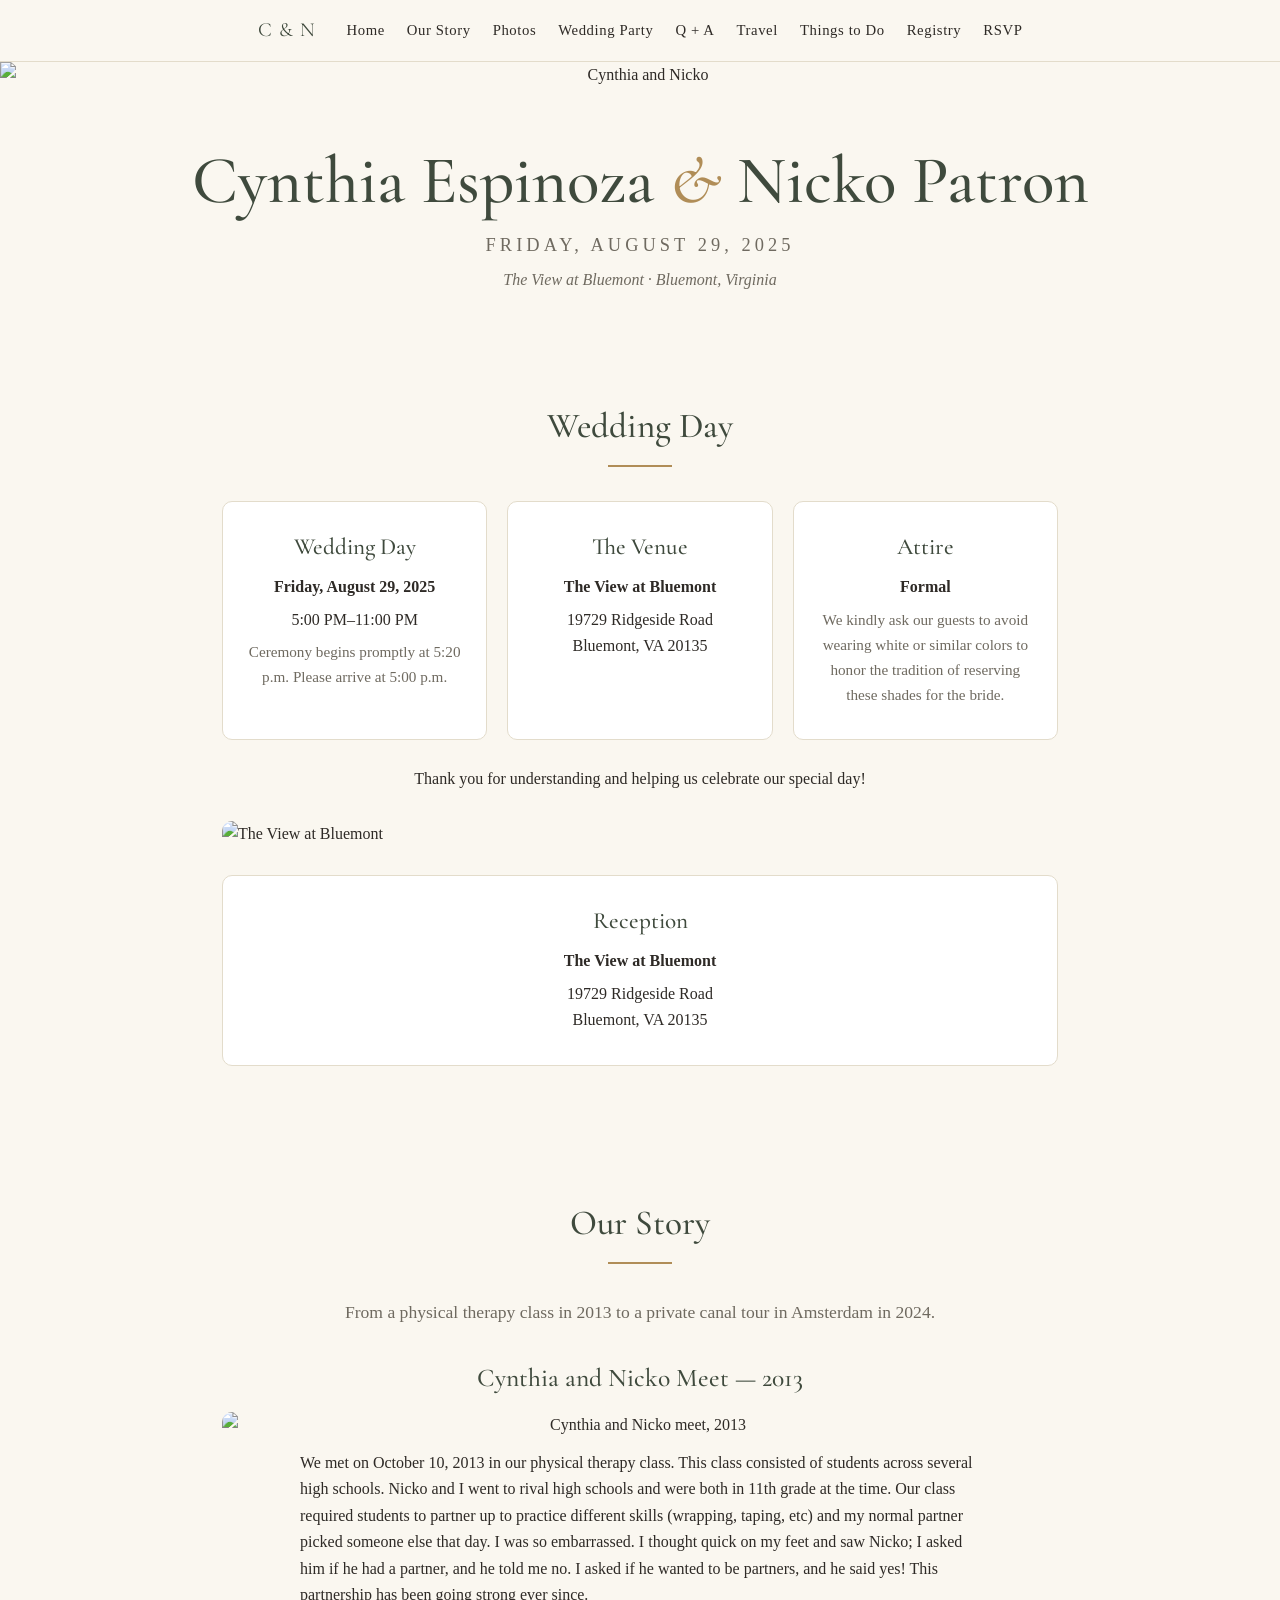
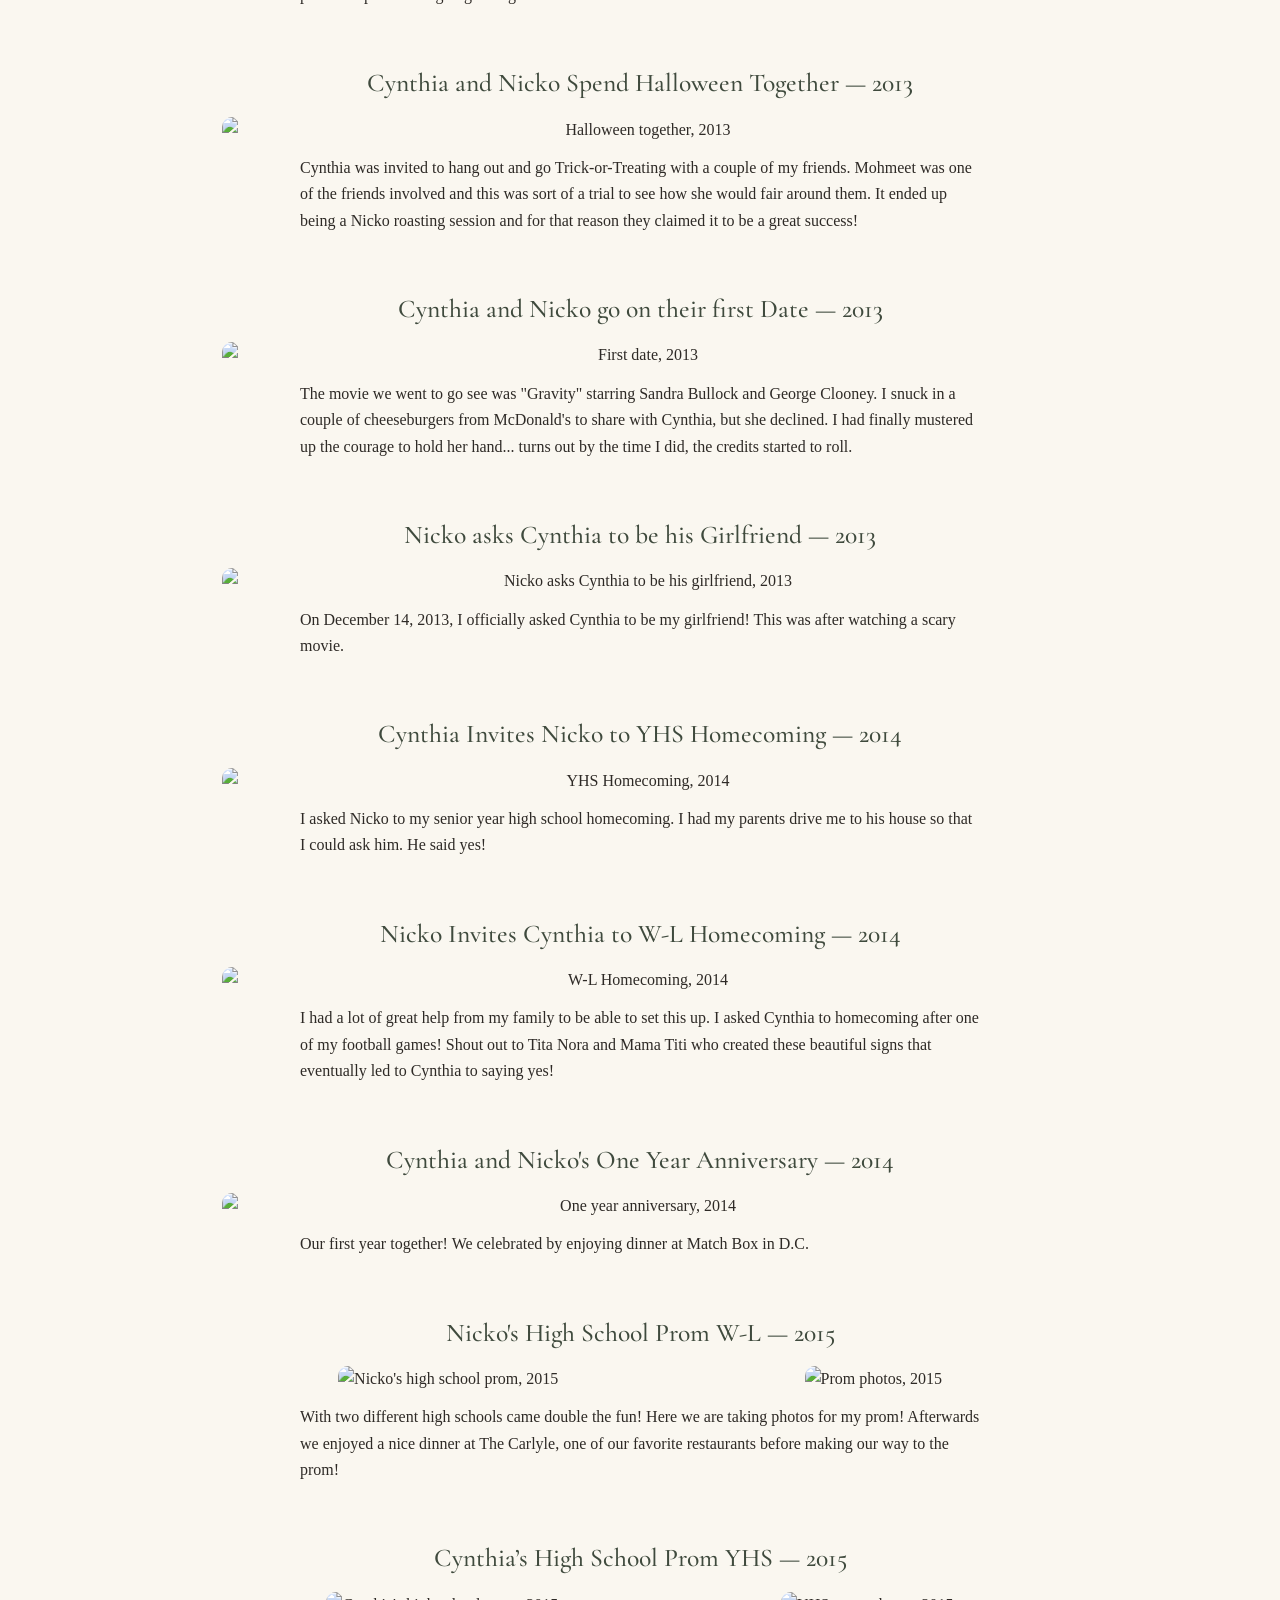
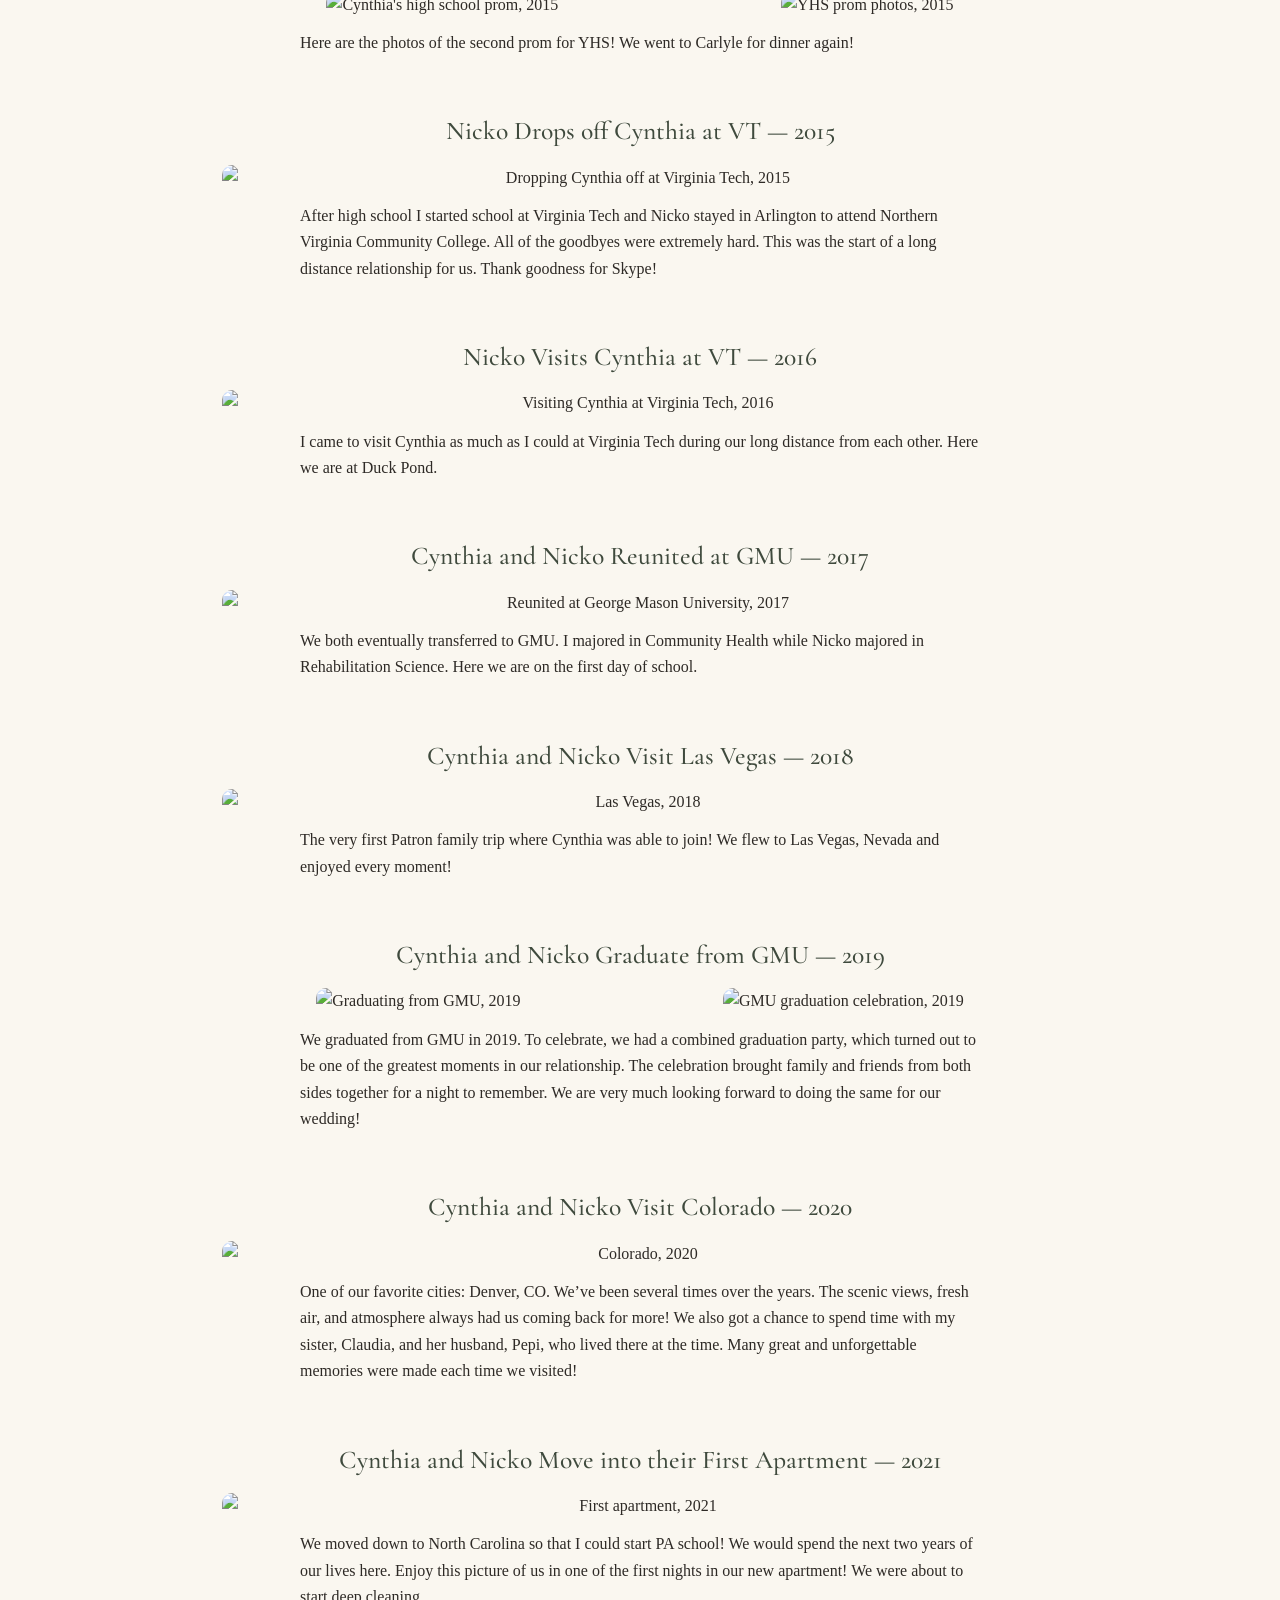
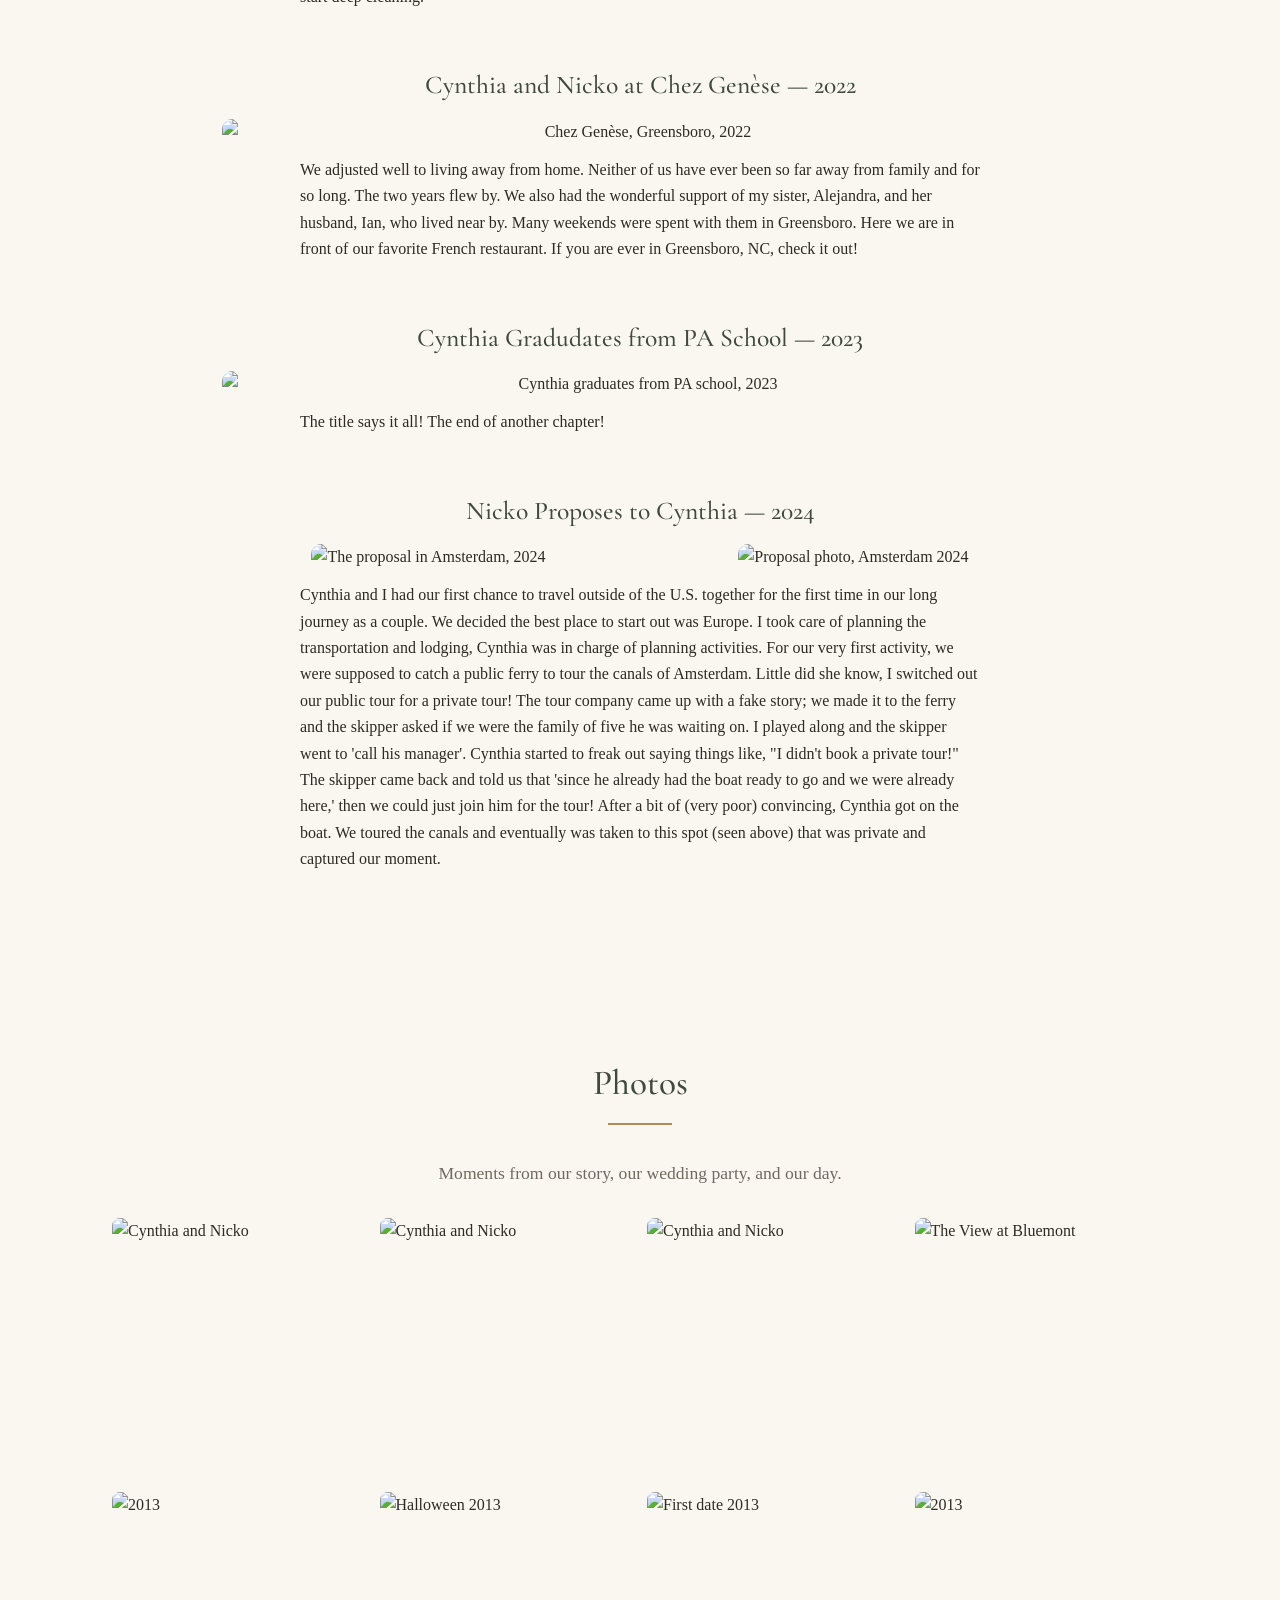
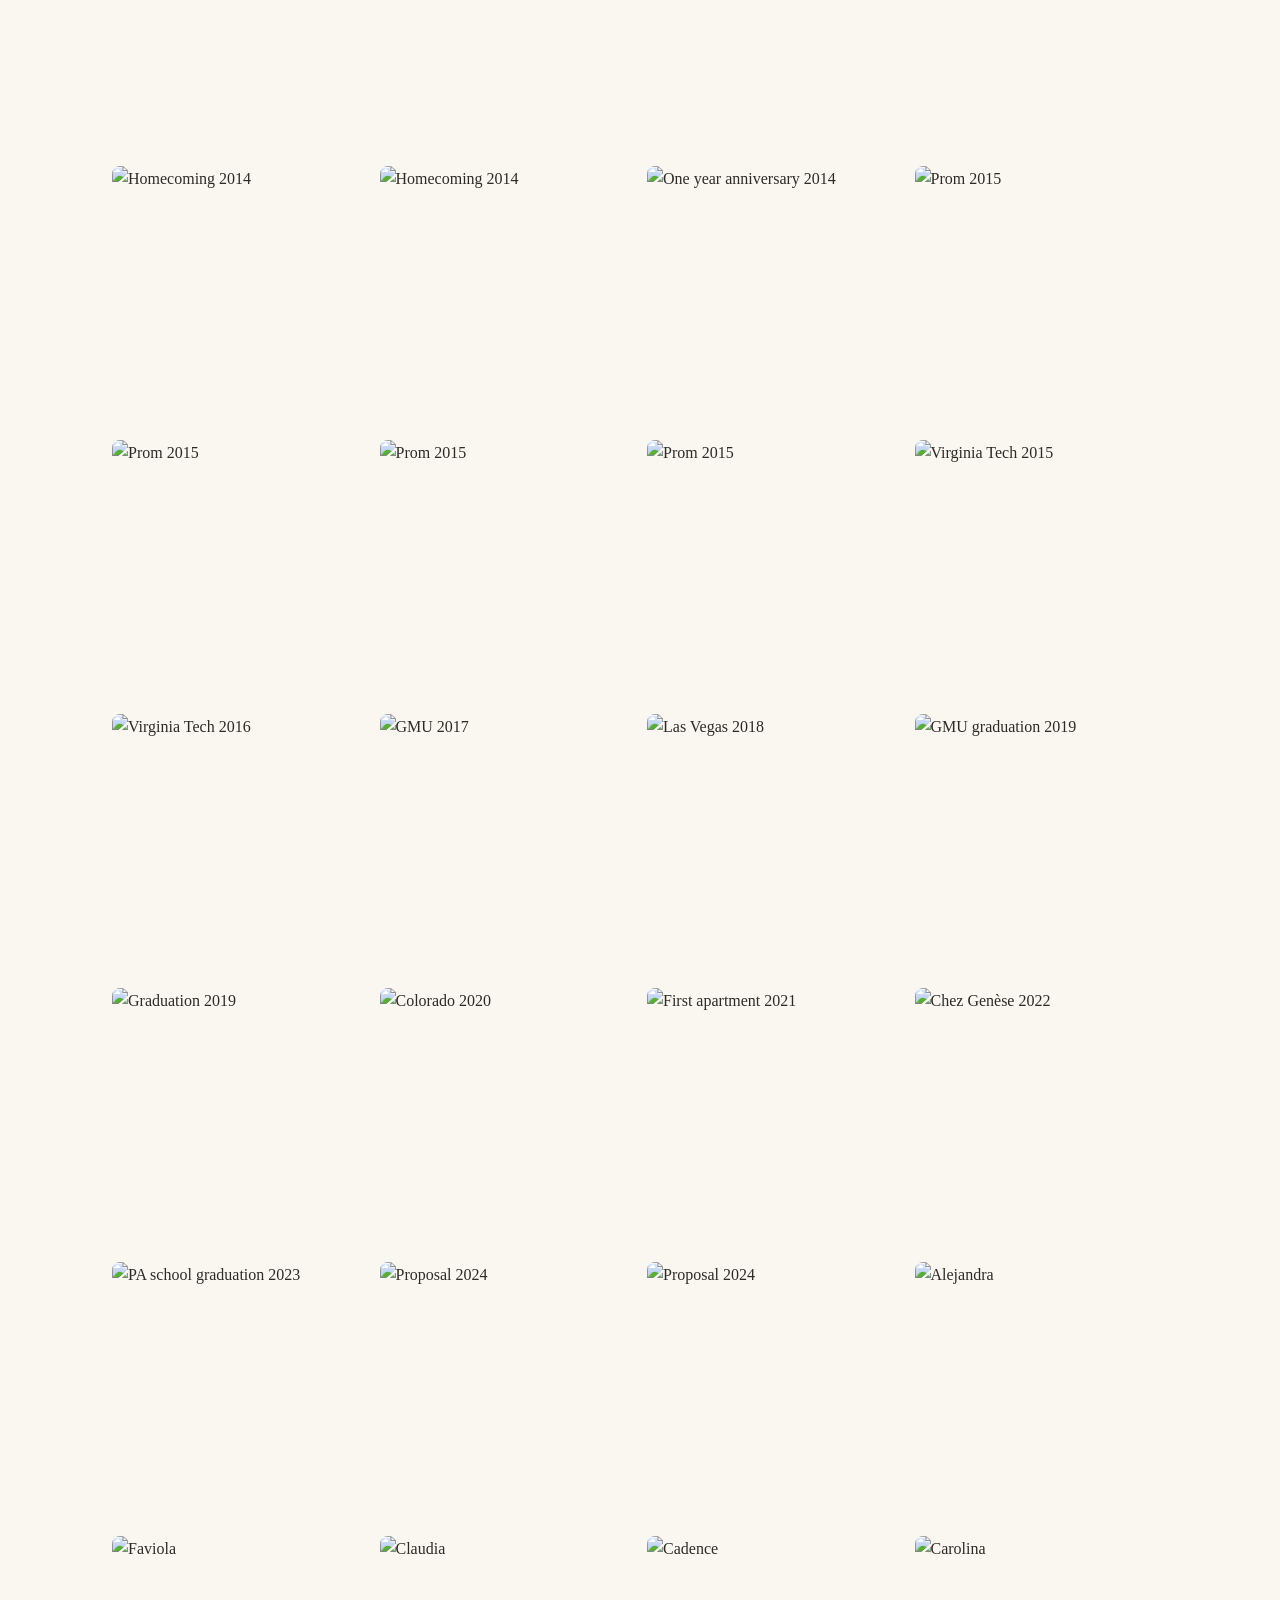
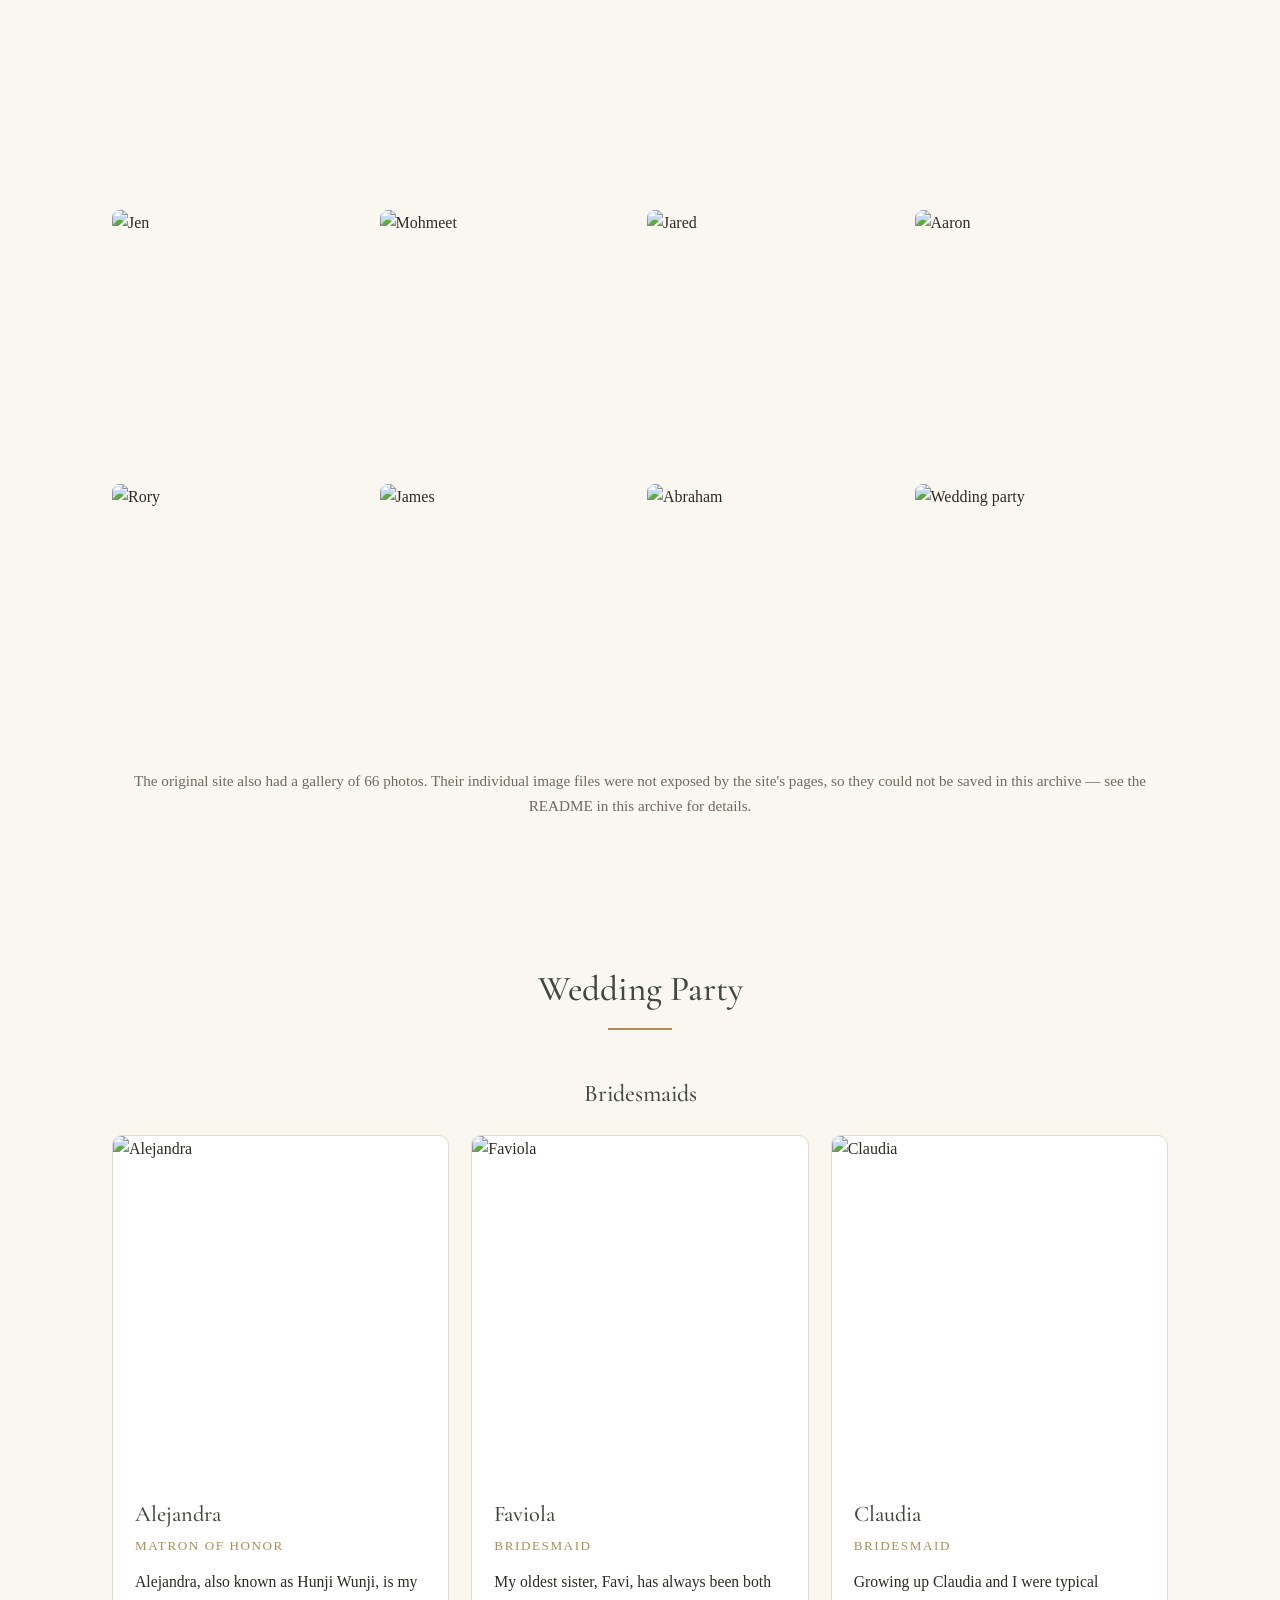
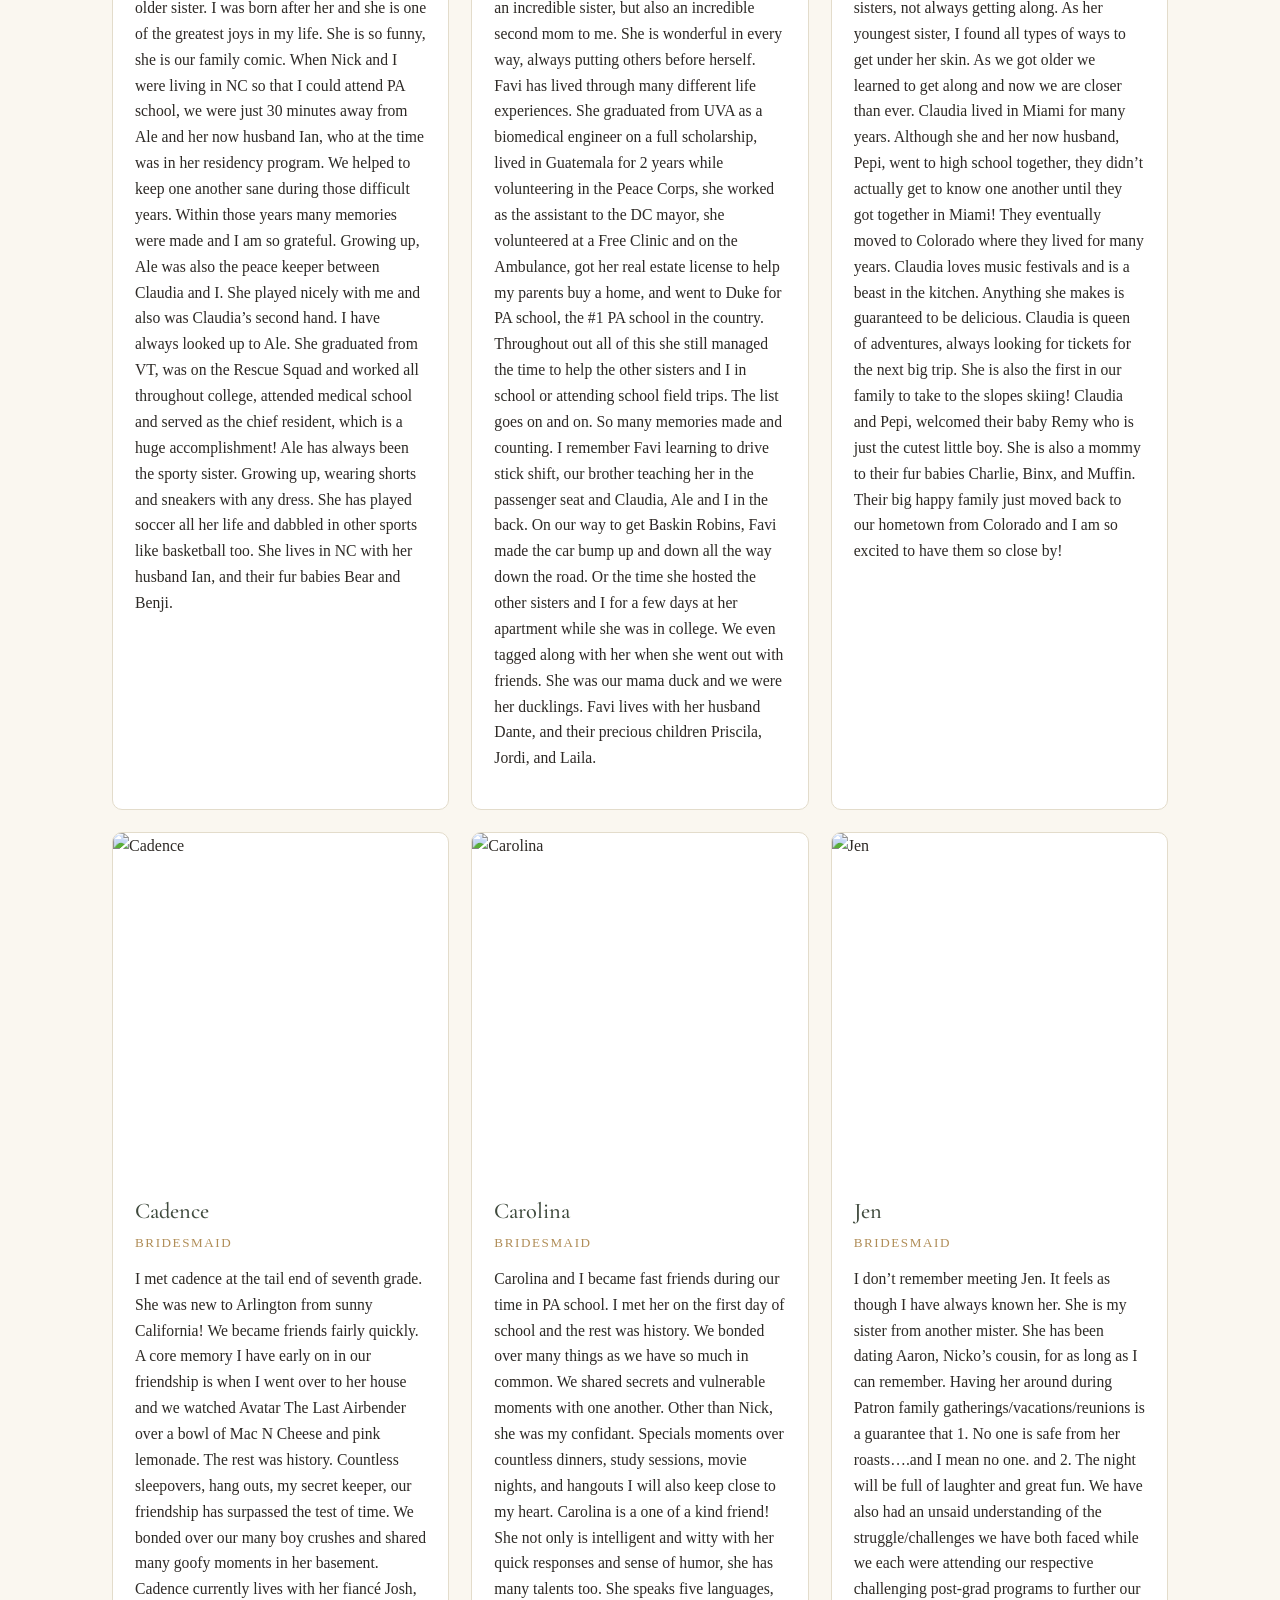
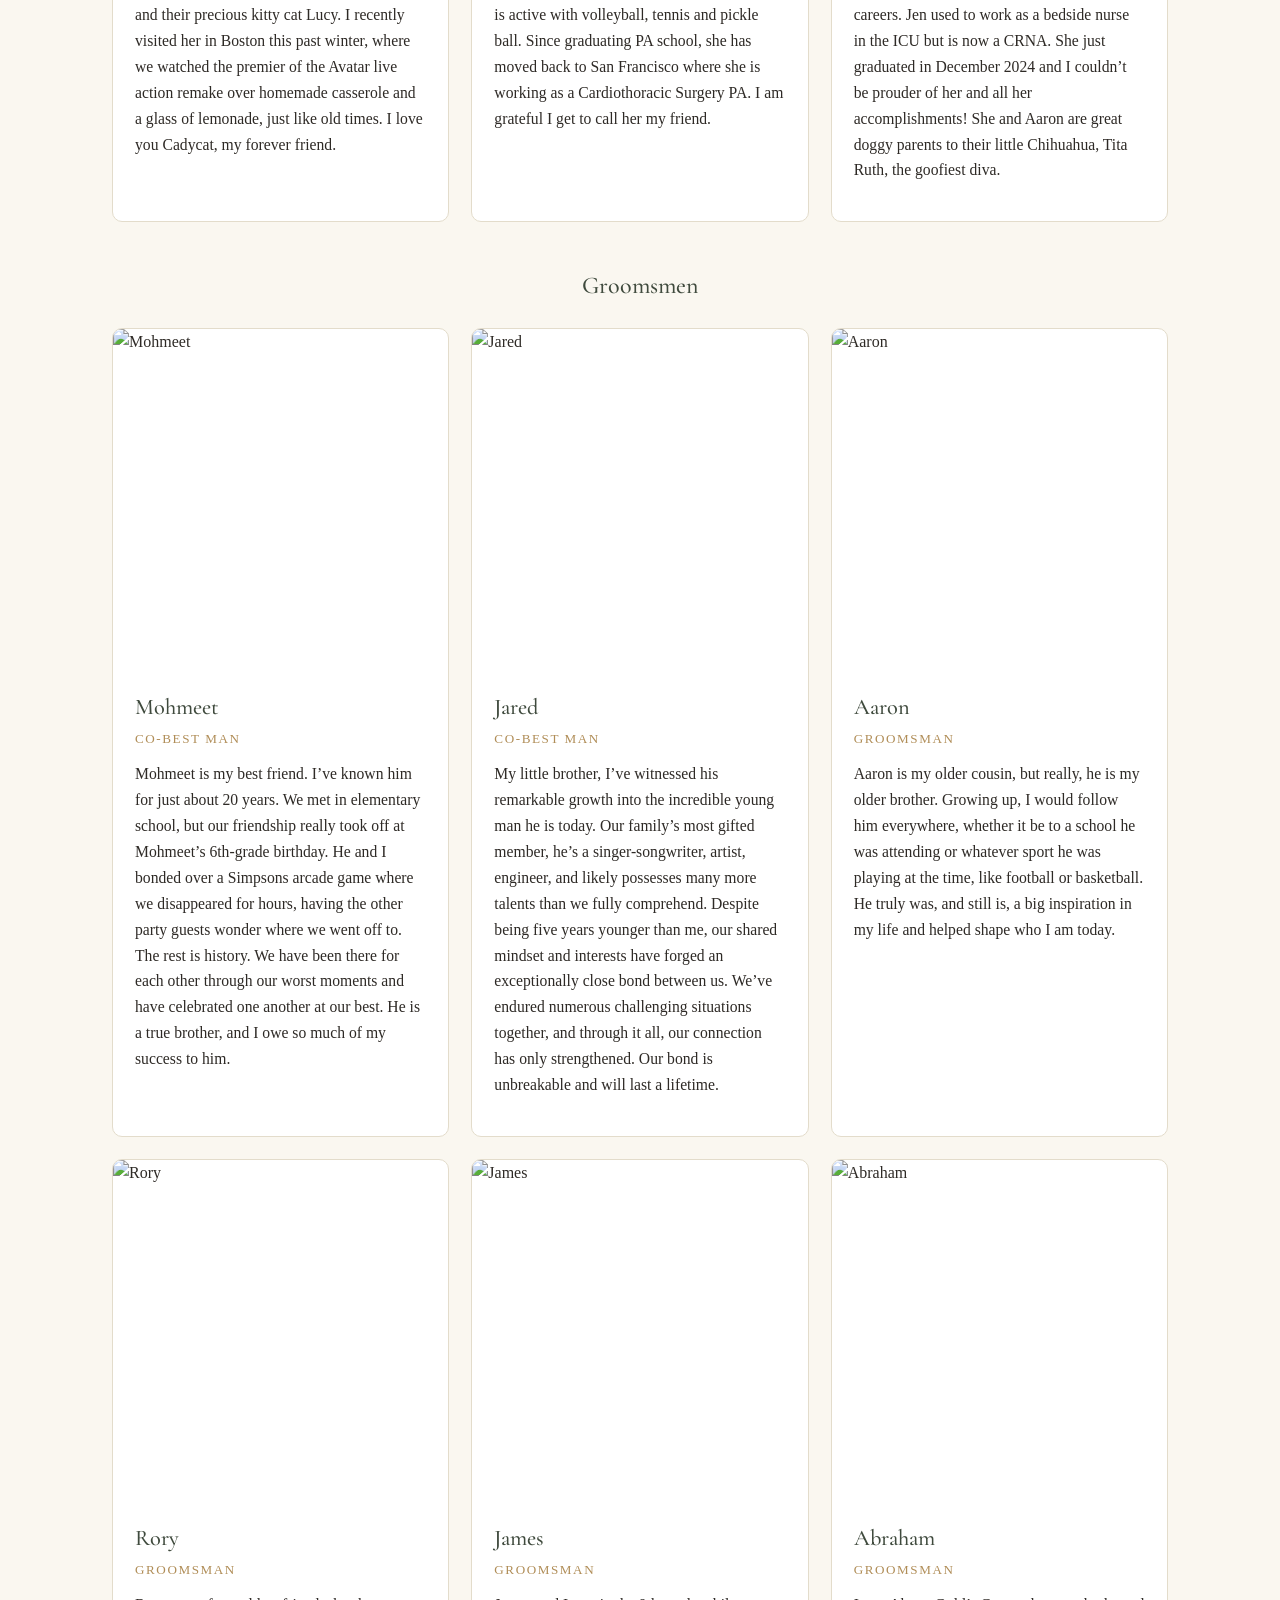
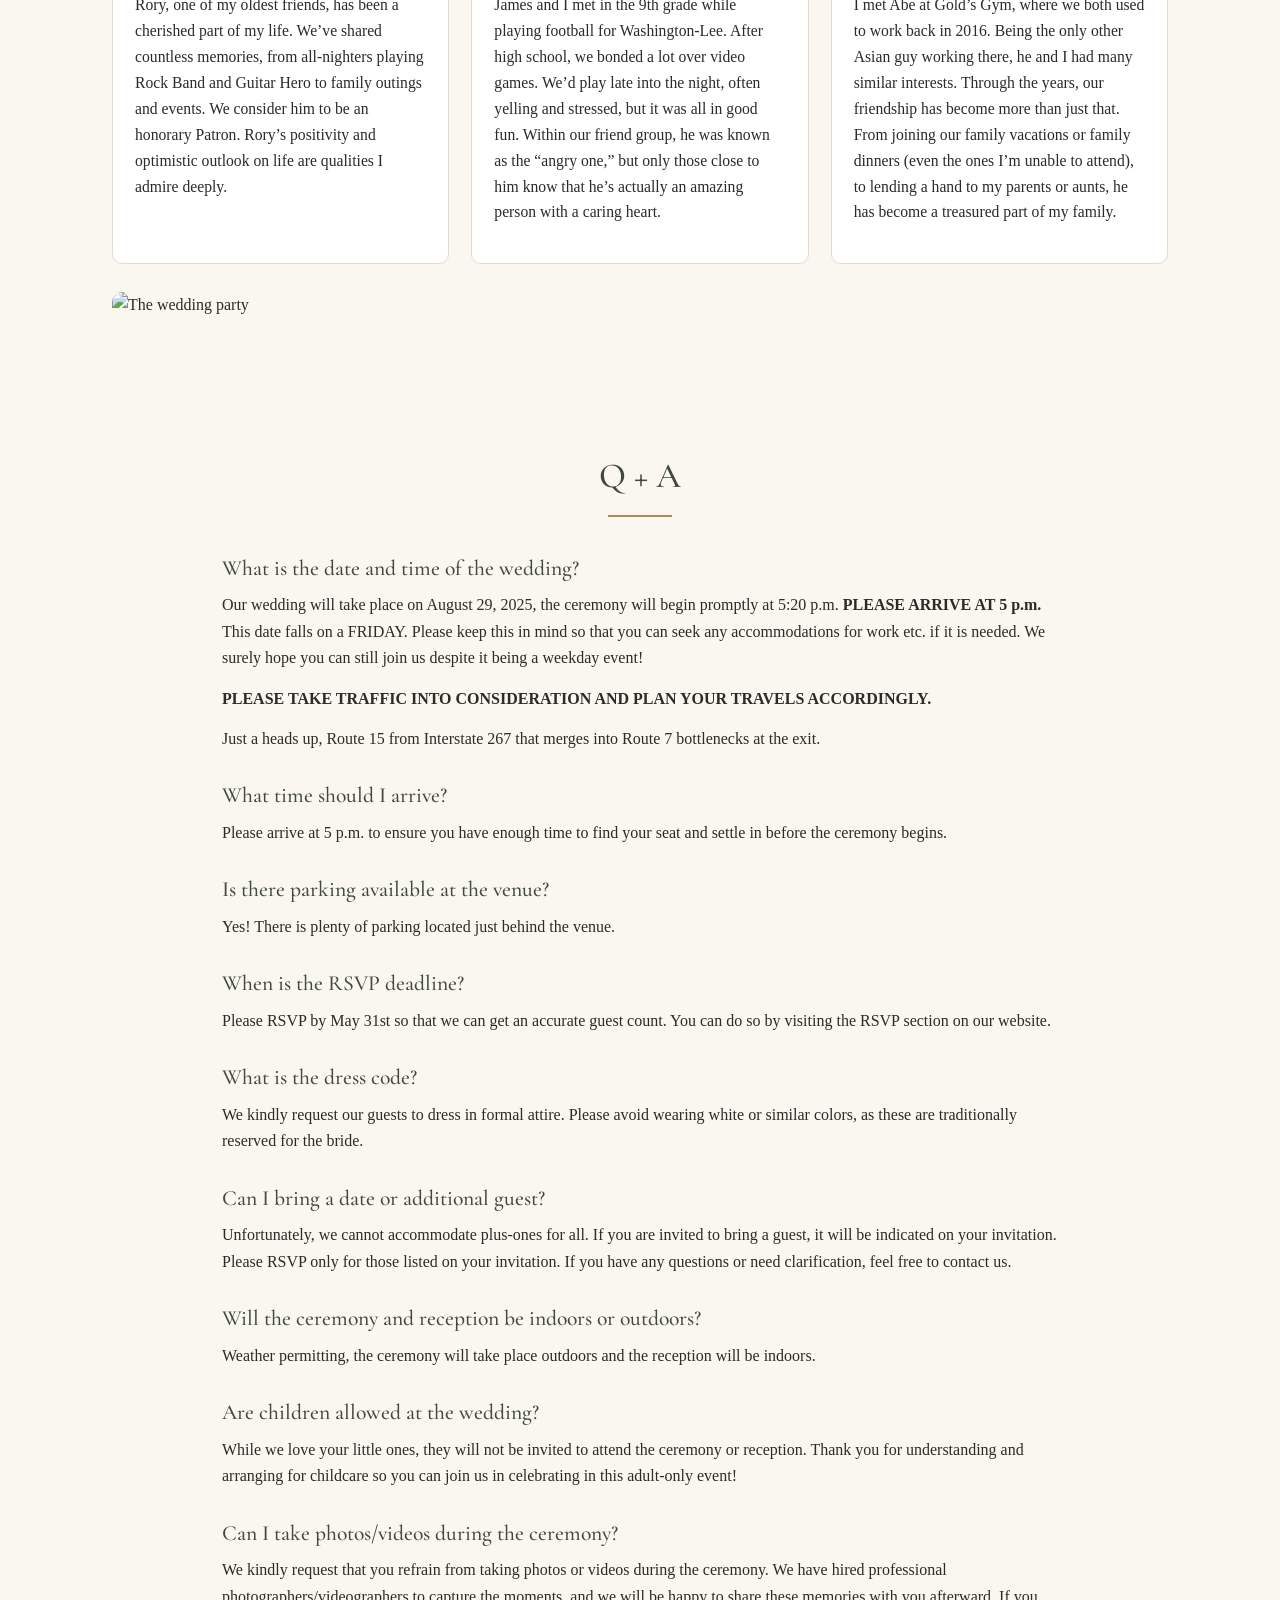
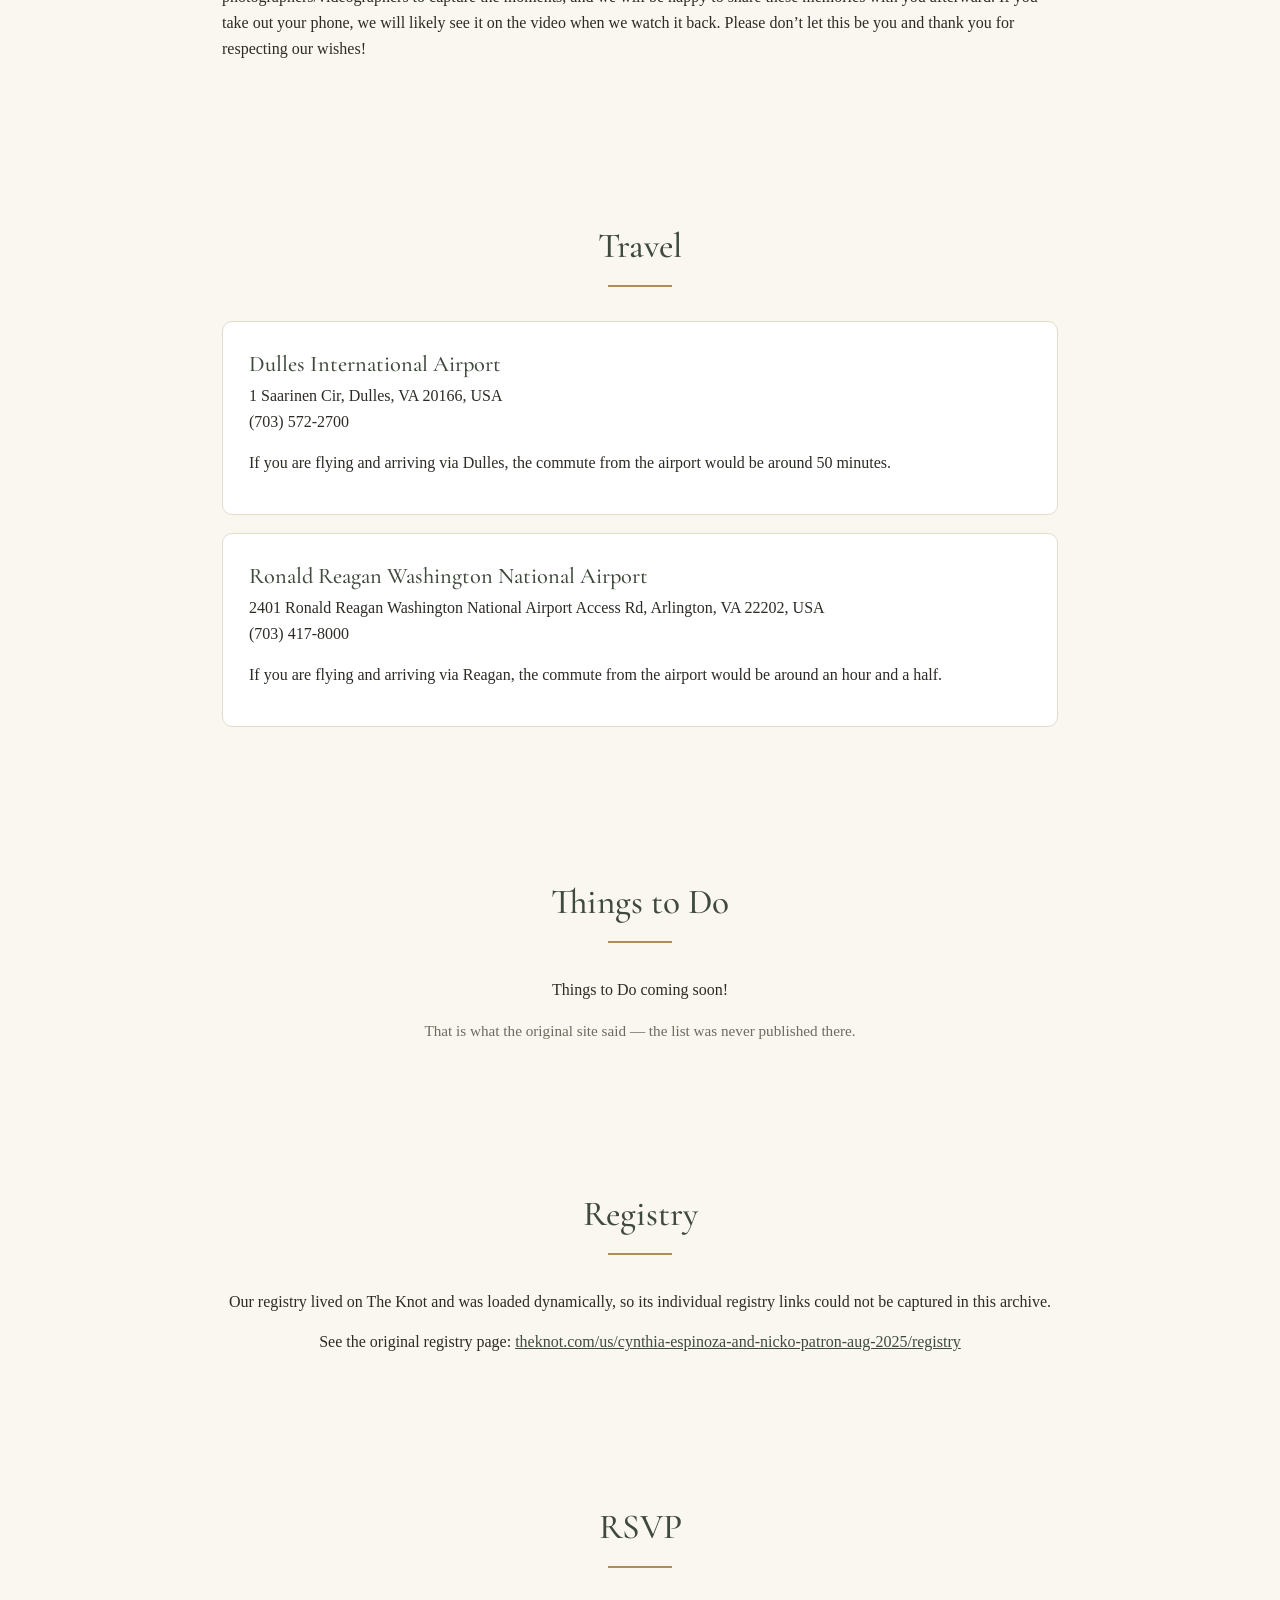
==== index.html @ 57c4d3dd "Personal archive of Cynthia and Nicko's wedding website, originally on The Knot, August 29, 2025" ====
<!doctype html>
<html lang="en">
<head>
<meta charset="utf-8">
<meta name="viewport" content="width=device-width, initial-scale=1">
<title>Cynthia Espinoza &amp; Nicko Patron — August 29, 2025</title>
<meta name="description" content="Personal archive of the wedding website of Cynthia Espinoza and Nicko Patron, married Friday, August 29, 2025 at The View at Bluemont, Bluemont, Virginia.">
<link rel="stylesheet" href="styles.css">
<link rel="preconnect" href="https://fonts.googleapis.com">
<link href="https://fonts.googleapis.com/css2?family=Cormorant+Garamond:ital,wght@0,500;0,600;1,500&display=swap" rel="stylesheet">
</head>
<body>
<nav>
  <a class="brand" href="#home">C &amp; N</a>
  <a href="#home">Home</a>
  <a href="#our-story">Our Story</a>
  <a href="#photos">Photos</a>
  <a href="#wedding-party">Wedding Party</a>
  <a href="#qa">Q + A</a>
  <a href="#travel">Travel</a>
  <a href="#things-to-do">Things to Do</a>
  <a href="#registry">Registry</a>
  <a href="#rsvp">RSVP</a>
</nav>

<header class="hero" id="home">
  <img class="banner" src="images/banner.jpg" alt="Cynthia and Nicko">
  <div class="overlay">
    <h1>Cynthia Espinoza <span class="amp">&amp;</span> Nicko Patron</h1>
    <p class="date">Friday, August 29, 2025</p>
    <p class="place">The View at Bluemont &middot; Bluemont, Virginia</p>
  </div>
</header>

<section id="details">
  <h2>Wedding Day</h2>
  <div class="rule"></div>
  <div class="details">
    <div class="card">
      <h3>Wedding Day</h3>
      <p><strong>Friday, August 29, 2025</strong></p>
      <p>5:00 PM&ndash;11:00 PM</p>
      <p class="small">Ceremony begins promptly at 5:20 p.m. Please arrive at 5:00 p.m.</p>
    </div>
    <div class="card">
      <h3>The Venue</h3>
      <p><strong>The View at Bluemont</strong></p>
      <p>19729 Ridgeside Road<br>Bluemont, VA 20135</p>
    </div>
    <div class="card">
      <h3>Attire</h3>
      <p><strong>Formal</strong></p>
      <p class="small">We kindly ask our guests to avoid wearing white or similar colors to honor the tradition of reserving these shades for the bride.</p>
    </div>
  </div>
  <p style="text-align:center; margin-top: 26px;">Thank you for understanding and helping us celebrate our special day!</p>
  <img class="venue-img" src="images/venue.jpg" alt="The View at Bluemont">
  <div class="details" style="margin-top: 28px;">
    <div class="card">
      <h3>Reception</h3>
      <p><strong>The View at Bluemont</strong></p>
      <p>19729 Ridgeside Road<br>Bluemont, VA 20135</p>
    </div>
  </div>
</section>

<section id="our-story">
  <h2>Our Story</h2>
  <div class="rule"></div>
  <p class="lede">From a physical therapy class in 2013 to a private canal tour in Amsterdam in 2024.</p>
  <div class="timeline">

    <div class="story-item">
      <h3>Cynthia and Nicko Meet &mdash; 2013</h3>
      <img src="images/story-01-meet-2013.jpg" alt="Cynthia and Nicko meet, 2013">
      <p>We met on October 10, 2013 in our physical therapy class. This class consisted of students across several high schools. Nicko and I went to rival high schools and were both in 11th grade at the time. Our class required students to partner up to practice different skills (wrapping, taping, etc) and my normal partner picked someone else that day. I was so embarrassed. I thought quick on my feet and saw Nicko; I asked him if he had a partner, and he told me no. I asked if he wanted to be partners, and he said yes! This partnership has been going strong ever since.</p>
    </div>

    <div class="story-item">
      <h3>Cynthia and Nicko Spend Halloween Together &mdash; 2013</h3>
      <img src="images/story-02-halloween-2013.jpg" alt="Halloween together, 2013">
      <p>Cynthia was invited to hang out and go Trick-or-Treating with a couple of my friends. Mohmeet was one of the friends involved and this was sort of a trial to see how she would fair around them. It ended up being a Nicko roasting session and for that reason they claimed it to be a great success!</p>
    </div>

    <div class="story-item">
      <h3>Cynthia and Nicko go on their first Date &mdash; 2013</h3>
      <img src="images/story-03-first-date-2013.jpg" alt="First date, 2013">
      <p>The movie we went to go see was "Gravity" starring Sandra Bullock and George Clooney. I snuck in a couple of cheeseburgers from McDonald's to share with Cynthia, but she declined. I had finally mustered up the courage to hold her hand... turns out by the time I did, the credits started to roll.</p>
    </div>

    <div class="story-item">
      <h3>Nicko asks Cynthia to be his Girlfriend &mdash; 2013</h3>
      <img src="images/story-04-girlfriend-2013.jpg" alt="Nicko asks Cynthia to be his girlfriend, 2013">
      <p>On December 14, 2013, I officially asked Cynthia to be my girlfriend! This was after watching a scary movie.</p>
    </div>

    <div class="story-item">
      <h3>Cynthia Invites Nicko to YHS Homecoming &mdash; 2014</h3>
      <img src="images/story-05-yhs-homecoming-2014.jpg" alt="YHS Homecoming, 2014">
      <p>I asked Nicko to my senior year high school homecoming. I had my parents drive me to his house so that I could ask him. He said yes!</p>
    </div>

    <div class="story-item">
      <h3>Nicko Invites Cynthia to W-L Homecoming &mdash; 2014</h3>
      <img src="images/story-06-wl-homecoming-2014.jpg" alt="W-L Homecoming, 2014">
      <p>I had a lot of great help from my family to be able to set this up. I asked Cynthia to homecoming after one of my football games! Shout out to Tita Nora and Mama Titi who created these beautiful signs that eventually led to Cynthia to saying yes!</p>
    </div>

    <div class="story-item">
      <h3>Cynthia and Nicko's One Year Anniversary &mdash; 2014</h3>
      <img src="images/story-07-one-year-2014.jpg" alt="One year anniversary, 2014">
      <p>Our first year together! We celebrated by enjoying dinner at Match Box in D.C.</p>
    </div>

    <div class="story-item">
      <h3>Nicko's High School Prom W-L &mdash; 2015</h3>
      <div class="pair">
        <img src="images/story-08-nicko-prom-2015.jpg" alt="Nicko's high school prom, 2015">
        <img src="images/story-09-prom-photo.jpg" alt="Prom photos, 2015">
      </div>
      <p>With two different high schools came double the fun! Here we are taking photos for my prom! Afterwards we enjoyed a nice dinner at The Carlyle, one of our favorite restaurants before making our way to the prom!</p>
    </div>

    <div class="story-item">
      <h3>Cynthia&rsquo;s High School Prom YHS &mdash; 2015</h3>
      <div class="pair">
        <img src="images/story-10-cynthia-prom-2015.jpg" alt="Cynthia's high school prom, 2015">
        <img src="images/story-11-prom-photo-2.jpg" alt="YHS prom photos, 2015">
      </div>
      <p>Here are the photos of the second prom for YHS! We went to Carlyle for dinner again!</p>
    </div>

    <div class="story-item">
      <h3>Nicko Drops off Cynthia at VT &mdash; 2015</h3>
      <img src="images/story-12-vt-dropoff-2015.jpg" alt="Dropping Cynthia off at Virginia Tech, 2015">
      <p>After high school I started school at Virginia Tech and Nicko stayed in Arlington to attend Northern Virginia Community College. All of the goodbyes were extremely hard. This was the start of a long distance relationship for us. Thank goodness for Skype!</p>
    </div>

    <div class="story-item">
      <h3>Nicko Visits Cynthia at VT &mdash; 2016</h3>
      <img src="images/story-13-vt-visit-2016.jpg" alt="Visiting Cynthia at Virginia Tech, 2016">
      <p>I came to visit Cynthia as much as I could at Virginia Tech during our long distance from each other. Here we are at Duck Pond.</p>
    </div>

    <div class="story-item">
      <h3>Cynthia and Nicko Reunited at GMU &mdash; 2017</h3>
      <img src="images/story-14-gmu-2017.jpg" alt="Reunited at George Mason University, 2017">
      <p>We both eventually transferred to GMU. I majored in Community Health while Nicko majored in Rehabilitation Science. Here we are on the first day of school.</p>
    </div>

    <div class="story-item">
      <h3>Cynthia and Nicko Visit Las Vegas &mdash; 2018</h3>
      <img src="images/story-15-vegas-2018.jpg" alt="Las Vegas, 2018">
      <p>The very first Patron family trip where Cynthia was able to join! We flew to Las Vegas, Nevada and enjoyed every moment!</p>
    </div>

    <div class="story-item">
      <h3>Cynthia and Nicko Graduate from GMU &mdash; 2019</h3>
      <div class="pair">
        <img src="images/story-16-graduation-2019.jpg" alt="Graduating from GMU, 2019">
        <img src="images/story-17-grad-photo.jpg" alt="GMU graduation celebration, 2019">
      </div>
      <p>We graduated from GMU in 2019. To celebrate, we had a combined graduation party, which turned out to be one of the greatest moments in our relationship. The celebration brought family and friends from both sides together for a night to remember. We are very much looking forward to doing the same for our wedding!</p>
    </div>

    <div class="story-item">
      <h3>Cynthia and Nicko Visit Colorado &mdash; 2020</h3>
      <img src="images/story-18-colorado-2020.jpg" alt="Colorado, 2020">
      <p>One of our favorite cities: Denver, CO. We&rsquo;ve been several times over the years. The scenic views, fresh air, and atmosphere always had us coming back for more! We also got a chance to spend time with my sister, Claudia, and her husband, Pepi, who lived there at the time. Many great and unforgettable memories were made each time we visited!</p>
    </div>

    <div class="story-item">
      <h3>Cynthia and Nicko Move into their First Apartment &mdash; 2021</h3>
      <img src="images/story-19-first-apartment-2021.jpg" alt="First apartment, 2021">
      <p>We moved down to North Carolina so that I could start PA school! We would spend the next two years of our lives here. Enjoy this picture of us in one of the first nights in our new apartment! We were about to start deep cleaning.</p>
    </div>

    <div class="story-item">
      <h3>Cynthia and Nicko at Chez Gen&egrave;se &mdash; 2022</h3>
      <img src="images/story-20-chez-genese-2022.jpg" alt="Chez Gen&egrave;se, Greensboro, 2022">
      <p>We adjusted well to living away from home. Neither of us have ever been so far away from family and for so long. The two years flew by. We also had the wonderful support of my sister, Alejandra, and her husband, Ian, who lived near by. Many weekends were spent with them in Greensboro. Here we are in front of our favorite French restaurant. If you are ever in Greensboro, NC, check it out!</p>
    </div>

    <div class="story-item">
      <h3>Cynthia Gradudates from PA School &mdash; 2023</h3>
      <img src="images/story-21-pa-school-2023.jpg" alt="Cynthia graduates from PA school, 2023">
      <p>The title says it all! The end of another chapter!</p>
    </div>

    <div class="story-item">
      <h3>Nicko Proposes to Cynthia &mdash; 2024</h3>
      <div class="pair">
        <img src="images/story-22-proposal-2024.jpg" alt="The proposal in Amsterdam, 2024">
        <img src="images/story-23-proposal-photo.jpg" alt="Proposal photo, Amsterdam 2024">
      </div>
      <p>Cynthia and I had our first chance to travel outside of the U.S. together for the first time in our long journey as a couple. We decided the best place to start out was Europe. I took care of planning the transportation and lodging, Cynthia was in charge of planning activities. For our very first activity, we were supposed to catch a public ferry to tour the canals of Amsterdam. Little did she know, I switched out our public tour for a private tour! The tour company came up with a fake story; we made it to the ferry and the skipper asked if we were the family of five he was waiting on. I played along and the skipper went to 'call his manager'. Cynthia started to freak out saying things like, "I didn't book a private tour!" The skipper came back and told us that 'since he already had the boat ready to go and we were already here,' then we could just join him for the tour! After a bit of (very poor) convincing, Cynthia got on the boat. We toured the canals and eventually was taken to this spot (seen above) that was private and captured our moment.</p>
    </div>

  </div>
</section>

<section id="photos" class="wide">
  <h2>Photos</h2>
  <div class="rule"></div>
  <p class="lede">Moments from our story, our wedding party, and our day.</p>
  <div class="gallery">
    <img src="images/banner.jpg" alt="Cynthia and Nicko">
    <img src="images/theme-1.png" alt="Cynthia and Nicko">
    <img src="images/theme-2.jpg" alt="Cynthia and Nicko">
    <img src="images/venue.jpg" alt="The View at Bluemont">
    <img src="images/story-01-meet-2013.jpg" alt="2013">
    <img src="images/story-02-halloween-2013.jpg" alt="Halloween 2013">
    <img src="images/story-03-first-date-2013.jpg" alt="First date 2013">
    <img src="images/story-04-girlfriend-2013.jpg" alt="2013">
    <img src="images/story-05-yhs-homecoming-2014.jpg" alt="Homecoming 2014">
    <img src="images/story-06-wl-homecoming-2014.jpg" alt="Homecoming 2014">
    <img src="images/story-07-one-year-2014.jpg" alt="One year anniversary 2014">
    <img src="images/story-08-nicko-prom-2015.jpg" alt="Prom 2015">
    <img src="images/story-09-prom-photo.jpg" alt="Prom 2015">
    <img src="images/story-10-cynthia-prom-2015.jpg" alt="Prom 2015">
    <img src="images/story-11-prom-photo-2.jpg" alt="Prom 2015">
    <img src="images/story-12-vt-dropoff-2015.jpg" alt="Virginia Tech 2015">
    <img src="images/story-13-vt-visit-2016.jpg" alt="Virginia Tech 2016">
    <img src="images/story-14-gmu-2017.jpg" alt="GMU 2017">
    <img src="images/story-15-vegas-2018.jpg" alt="Las Vegas 2018">
    <img src="images/story-16-graduation-2019.jpg" alt="GMU graduation 2019">
    <img src="images/story-17-grad-photo.jpg" alt="Graduation 2019">
    <img src="images/story-18-colorado-2020.jpg" alt="Colorado 2020">
    <img src="images/story-19-first-apartment-2021.jpg" alt="First apartment 2021">
    <img src="images/story-20-chez-genese-2022.jpg" alt="Chez Gen&egrave;se 2022">
    <img src="images/story-21-pa-school-2023.jpg" alt="PA school graduation 2023">
    <img src="images/story-22-proposal-2024.jpg" alt="Proposal 2024">
    <img src="images/story-23-proposal-photo.jpg" alt="Proposal 2024">
    <img src="images/party-alejandra.jpg" alt="Alejandra">
    <img src="images/party-faviola.jpg" alt="Faviola">
    <img src="images/party-claudia.jpg" alt="Claudia">
    <img src="images/party-cadence.jpg" alt="Cadence">
    <img src="images/party-carolina.jpg" alt="Carolina">
    <img src="images/party-jen.jpg" alt="Jen">
    <img src="images/party-mohmeet.jpg" alt="Mohmeet">
    <img src="images/party-jared.jpg" alt="Jared">
    <img src="images/party-aaron.jpg" alt="Aaron">
    <img src="images/party-rory.jpg" alt="Rory">
    <img src="images/party-james.jpg" alt="James">
    <img src="images/party-abraham.jpg" alt="Abraham">
    <img src="images/party-group.jpg" alt="Wedding party">
  </div>
  <p style="text-align:center; margin-top: 24px; color: var(--muted); font-size: .95rem;">The original site also had a gallery of 66 photos. Their individual image files were not exposed by the site's pages, so they could not be saved in this archive &mdash; see the README in this archive for details.</p>
</section>

<section id="wedding-party" class="wide">
  <h2>Wedding Party</h2>
  <div class="rule"></div>

  <h3 class="subhead">Bridesmaids</h3>
  <div class="party-group">
    <div class="person">
      <img src="images/party-alejandra.jpg" alt="Alejandra">
      <div class="bio"><h3>Alejandra</h3><p class="role">Matron of Honor</p>
      <p>Alejandra, also known as Hunji Wunji, is my older sister. I was born after her and she is one of the greatest joys in my life. She is so funny, she is our family comic. When Nick and I were living in NC so that I could attend PA school, we were just 30 minutes away from Ale and her now husband Ian, who at the time was in her residency program. We helped to keep one another sane during those difficult years. Within those years many memories were made and I am so grateful. Growing up, Ale was also the peace keeper between Claudia and I. She played nicely with me and also was Claudia&rsquo;s second hand. I have always looked up to Ale. She graduated from VT, was on the Rescue Squad and worked all throughout college, attended medical school and served as the chief resident, which is a huge accomplishment! Ale has always been the sporty sister. Growing up, wearing shorts and sneakers with any dress. She has played soccer all her life and dabbled in other sports like basketball too. She lives in NC with her husband Ian, and their fur babies Bear and Benji.</p></div>
    </div>
    <div class="person">
      <img src="images/party-faviola.jpg" alt="Faviola">
      <div class="bio"><h3>Faviola</h3><p class="role">Bridesmaid</p>
      <p>My oldest sister, Favi, has always been both an incredible sister, but also an incredible second mom to me. She is wonderful in every way, always putting others before herself. Favi has lived through many different life experiences. She graduated from UVA as a biomedical engineer on a full scholarship, lived in Guatemala for 2 years while volunteering in the Peace Corps, she worked as the assistant to the DC mayor, she volunteered at a Free Clinic and on the Ambulance, got her real estate license to help my parents buy a home, and went to Duke for PA school, the #1 PA school in the country. Throughout out all of this she still managed the time to help the other sisters and I in school or attending school field trips. The list goes on and on. So many memories made and counting. I remember Favi learning to drive stick shift, our brother teaching her in the passenger seat and Claudia, Ale and I in the back. On our way to get Baskin Robins, Favi made the car bump up and down all the way down the road. Or the time she hosted the other sisters and I for a few days at her apartment while she was in college. We even tagged along with her when she went out with friends. She was our mama duck and we were her ducklings. Favi lives with her husband Dante, and their precious children Priscila, Jordi, and Laila.</p></div>
    </div>
    <div class="person">
      <img src="images/party-claudia.jpg" alt="Claudia">
      <div class="bio"><h3>Claudia</h3><p class="role">Bridesmaid</p>
      <p>Growing up Claudia and I were typical sisters, not always getting along. As her youngest sister, I found all types of ways to get under her skin. As we got older we learned to get along and now we are closer than ever. Claudia lived in Miami for many years. Although she and her now husband, Pepi, went to high school together, they didn&rsquo;t actually get to know one another until they got together in Miami! They eventually moved to Colorado where they lived for many years. Claudia loves music festivals and is a beast in the kitchen. Anything she makes is guaranteed to be delicious. Claudia is queen of adventures, always looking for tickets for the next big trip. She is also the first in our family to take to the slopes skiing! Claudia and Pepi, welcomed their baby Remy who is just the cutest little boy. She is also a mommy to their fur babies Charlie, Binx, and Muffin. Their big happy family just moved back to our hometown from Colorado and I am so excited to have them so close by!</p></div>
    </div>
    <div class="person">
      <img src="images/party-cadence.jpg" alt="Cadence">
      <div class="bio"><h3>Cadence</h3><p class="role">Bridesmaid</p>
      <p>I met cadence at the tail end of seventh grade. She was new to Arlington from sunny California! We became friends fairly quickly. A core memory I have early on in our friendship is when I went over to her house and we watched Avatar The Last Airbender over a bowl of Mac N Cheese and pink lemonade. The rest was history. Countless sleepovers, hang outs, my secret keeper, our friendship has surpassed the test of time. We bonded over our many boy crushes and shared many goofy moments in her basement. Cadence currently lives with her fianc&eacute; Josh, and their precious kitty cat Lucy. I recently visited her in Boston this past winter, where we watched the premier of the Avatar live action remake over homemade casserole and a glass of lemonade, just like old times. I love you Cadycat, my forever friend.</p></div>
    </div>
    <div class="person">
      <img src="images/party-carolina.jpg" alt="Carolina">
      <div class="bio"><h3>Carolina</h3><p class="role">Bridesmaid</p>
      <p>Carolina and I became fast friends during our time in PA school. I met her on the first day of school and the rest was history. We bonded over many things as we have so much in common. We shared secrets and vulnerable moments with one another. Other than Nick, she was my confidant. Specials moments over countless dinners, study sessions, movie nights, and hangouts I will also keep close to my heart. Carolina is a one of a kind friend! She not only is intelligent and witty with her quick responses and sense of humor, she has many talents too. She speaks five languages, is active with volleyball, tennis and pickle ball. Since graduating PA school, she has moved back to San Francisco where she is working as a Cardiothoracic Surgery PA. I am grateful I get to call her my friend.</p></div>
    </div>
    <div class="person">
      <img src="images/party-jen.jpg" alt="Jen">
      <div class="bio"><h3>Jen</h3><p class="role">Bridesmaid</p>
      <p>I don&rsquo;t remember meeting Jen. It feels as though I have always known her. She is my sister from another mister. She has been dating Aaron, Nicko&rsquo;s cousin, for as long as I can remember. Having her around during Patron family gatherings/vacations/reunions is a guarantee that 1. No one is safe from her roasts&hellip;.and I mean no one. and 2. The night will be full of laughter and great fun. We have also had an unsaid understanding of the struggle/challenges we have both faced while we each were attending our respective challenging post-grad programs to further our careers. Jen used to work as a bedside nurse in the ICU but is now a CRNA. She just graduated in December 2024 and I couldn&rsquo;t be prouder of her and all her accomplishments! She and Aaron are great doggy parents to their little Chihuahua, Tita Ruth, the goofiest diva.</p></div>
    </div>
  </div>

  <h3 class="subhead">Groomsmen</h3>
  <div class="party-group">
    <div class="person">
      <img src="images/party-mohmeet.jpg" alt="Mohmeet">
      <div class="bio"><h3>Mohmeet</h3><p class="role">Co-Best Man</p>
      <p>Mohmeet is my best friend. I&rsquo;ve known him for just about 20 years. We met in elementary school, but our friendship really took off at Mohmeet&rsquo;s 6th-grade birthday. He and I bonded over a Simpsons arcade game where we disappeared for hours, having the other party guests wonder where we went off to. The rest is history. We have been there for each other through our worst moments and have celebrated one another at our best. He is a true brother, and I owe so much of my success to him.</p></div>
    </div>
    <div class="person">
      <img src="images/party-jared.jpg" alt="Jared">
      <div class="bio"><h3>Jared</h3><p class="role">Co-Best Man</p>
      <p>My little brother, I&rsquo;ve witnessed his remarkable growth into the incredible young man he is today. Our family&rsquo;s most gifted member, he&rsquo;s a singer-songwriter, artist, engineer, and likely possesses many more talents than we fully comprehend. Despite being five years younger than me, our shared mindset and interests have forged an exceptionally close bond between us. We&rsquo;ve endured numerous challenging situations together, and through it all, our connection has only strengthened. Our bond is unbreakable and will last a lifetime.</p></div>
    </div>
    <div class="person">
      <img src="images/party-aaron.jpg" alt="Aaron">
      <div class="bio"><h3>Aaron</h3><p class="role">Groomsman</p>
      <p>Aaron is my older cousin, but really, he is my older brother. Growing up, I would follow him everywhere, whether it be to a school he was attending or whatever sport he was playing at the time, like football or basketball. He truly was, and still is, a big inspiration in my life and helped shape who I am today.</p></div>
    </div>
    <div class="person">
      <img src="images/party-rory.jpg" alt="Rory">
      <div class="bio"><h3>Rory</h3><p class="role">Groomsman</p>
      <p>Rory, one of my oldest friends, has been a cherished part of my life. We&rsquo;ve shared countless memories, from all-nighters playing Rock Band and Guitar Hero to family outings and events. We consider him to be an honorary Patron. Rory&rsquo;s positivity and optimistic outlook on life are qualities I admire deeply.</p></div>
    </div>
    <div class="person">
      <img src="images/party-james.jpg" alt="James">
      <div class="bio"><h3>James</h3><p class="role">Groomsman</p>
      <p>James and I met in the 9th grade while playing football for Washington-Lee. After high school, we bonded a lot over video games. We&rsquo;d play late into the night, often yelling and stressed, but it was all in good fun. Within our friend group, he was known as the &ldquo;angry one,&rdquo; but only those close to him know that he&rsquo;s actually an amazing person with a caring heart.</p></div>
    </div>
    <div class="person">
      <img src="images/party-abraham.jpg" alt="Abraham">
      <div class="bio"><h3>Abraham</h3><p class="role">Groomsman</p>
      <p>I met Abe at Gold&rsquo;s Gym, where we both used to work back in 2016. Being the only other Asian guy working there, he and I had many similar interests. Through the years, our friendship has become more than just that. From joining our family vacations or family dinners (even the ones I&rsquo;m unable to attend), to lending a hand to my parents or aunts, he has become a treasured part of my family.</p></div>
    </div>
  </div>
  <img class="venue-img" src="images/party-group.jpg" alt="The wedding party">
</section>

<section id="qa">
  <h2>Q + A</h2>
  <div class="rule"></div>

  <div class="qa">
    <h3>What is the date and time of the wedding?</h3>
    <p>Our wedding will take place on August 29, 2025, the ceremony will begin promptly at 5:20 p.m. <strong>PLEASE ARRIVE AT 5 p.m.</strong> This date falls on a FRIDAY. Please keep this in mind so that you can seek any accommodations for work etc. if it is needed. We surely hope you can still join us despite it being a weekday event!</p>
    <p><strong>PLEASE TAKE TRAFFIC INTO CONSIDERATION AND PLAN YOUR TRAVELS ACCORDINGLY.</strong></p>
    <p>Just a heads up, Route 15 from Interstate 267 that merges into Route 7 bottlenecks at the exit.</p>
  </div>

  <div class="qa">
    <h3>What time should I arrive?</h3>
    <p>Please arrive at 5 p.m. to ensure you have enough time to find your seat and settle in before the ceremony begins.</p>
  </div>

  <div class="qa">
    <h3>Is there parking available at the venue?</h3>
    <p>Yes! There is plenty of parking located just behind the venue.</p>
  </div>

  <div class="qa">
    <h3>When is the RSVP deadline?</h3>
    <p>Please RSVP by May 31st so that we can get an accurate guest count. You can do so by visiting the RSVP section on our website.</p>
  </div>

  <div class="qa">
    <h3>What is the dress code?</h3>
    <p>We kindly request our guests to dress in formal attire. Please avoid wearing white or similar colors, as these are traditionally reserved for the bride.</p>
  </div>

  <div class="qa">
    <h3>Can I bring a date or additional guest?</h3>
    <p>Unfortunately, we cannot accommodate plus-ones for all. If you are invited to bring a guest, it will be indicated on your invitation. Please RSVP only for those listed on your invitation. If you have any questions or need clarification, feel free to contact us.</p>
  </div>

  <div class="qa">
    <h3>Will the ceremony and reception be indoors or outdoors?</h3>
    <p>Weather permitting, the ceremony will take place outdoors and the reception will be indoors.</p>
  </div>

  <div class="qa">
    <h3>Are children allowed at the wedding?</h3>
    <p>While we love your little ones, they will not be invited to attend the ceremony or reception. Thank you for understanding and arranging for childcare so you can join us in celebrating in this adult-only event!</p>
  </div>

  <div class="qa">
    <h3>Can I take photos/videos during the ceremony?</h3>
    <p>We kindly request that you refrain from taking photos or videos during the ceremony. We have hired professional photographers/videographers to capture the moments, and we will be happy to share these memories with you afterward. If you take out your phone, we will likely see it on the video when we watch it back. Please don&rsquo;t let this be you and thank you for respecting our wishes!</p>
  </div>
</section>

<section id="travel">
  <h2>Travel</h2>
  <div class="rule"></div>
  <div class="travel-card">
    <h3>Dulles International Airport</h3>
    <p>1 Saarinen Cir, Dulles, VA 20166, USA<br>(703) 572-2700</p>
    <p>If you are flying and arriving via Dulles, the commute from the airport would be around 50 minutes.</p>
  </div>
  <div class="travel-card">
    <h3>Ronald Reagan Washington National Airport</h3>
    <p>2401 Ronald Reagan Washington National Airport Access Rd, Arlington, VA 22202, USA<br>(703) 417-8000</p>
    <p>If you are flying and arriving via Reagan, the commute from the airport would be around an hour and a half.</p>
  </div>
</section>

<section id="things-to-do">
  <h2>Things to Do</h2>
  <div class="rule"></div>
  <p style="text-align:center;">Things to Do coming soon!</p>
  <p style="text-align:center; color: var(--muted); font-size: .95rem;">That is what the original site said &mdash; the list was never published there.</p>
</section>

<section id="registry">
  <h2>Registry</h2>
  <div class="rule"></div>
  <p style="text-align:center;">Our registry lived on The Knot and was loaded dynamically, so its individual registry links could not be captured in this archive.</p>
  <p style="text-align:center;">See the original registry page: <a href="https://www.theknot.com/us/cynthia-espinoza-and-nicko-patron-aug-2025/registry">theknot.com/us/cynthia-espinoza-and-nicko-patron-aug-2025/registry</a></p>
</section>

<section id="rsvp">
  <h2>RSVP</h2>
  <div class="rule"></div>
  <div class="rsvp-note">
    <p><strong>Our wedding has already taken place &mdash; Friday, August 29, 2025.</strong></p>
    <p>RSVPs closed May 31, 2025. This page is kept as an archive of the original site; there is no RSVP form here and nothing is submitted anywhere.</p>
    <p>Thank you to everyone who celebrated with us.</p>
  </div>
</section>

<footer>
  <p>Cynthia Espinoza &amp; Nicko Patron &middot; August 29, 2025 &middot; The View at Bluemont, Virginia</p>
  <p>Personal archive copy of our wedding website, originally on The Knot, preserved so it is never lost.</p>
  <p>Original: <a href="https://www.theknot.com/us/cynthia-espinoza-and-nicko-patron-aug-2025">theknot.com/us/cynthia-espinoza-and-nicko-patron-aug-2025</a> &middot; Archived November 23, 2026</p>
</footer>
</body>
</html>
---- styles.css ----
:root {
  --cream: #faf7f0;
  --ink: #2e2a26;
  --sage: #5c6b57;
  --sage-dark: #3f4a3d;
  --gold: #b08d57;
  --line: #e3dccb;
  --muted: #6f6a60;
}
* { box-sizing: border-box; margin: 0; padding: 0; }
html { scroll-behavior: smooth; }
body {
  font-family: Georgia, 'Times New Roman', serif;
  background: var(--cream);
  color: var(--ink);
  line-height: 1.65;
}
h1, h2, h3, .serif { font-family: 'Cormorant Garamond', Georgia, serif; font-weight: 500; }
a { color: var(--sage-dark); }
img { max-width: 100%; display: block; }

/* Nav */
nav {
  position: sticky; top: 0; z-index: 50;
  background: rgba(250,247,240,.96);
  border-bottom: 1px solid var(--line);
  padding: 14px 20px;
  display: flex; flex-wrap: wrap; gap: 6px 22px;
  justify-content: center; align-items: center;
}
nav .brand { font-family: 'Cormorant Garamond', Georgia, serif; font-size: 1.25rem; letter-spacing: .06em; margin-right: 8px; color: var(--sage-dark); text-decoration: none; }
nav a { text-decoration: none; color: var(--ink); font-size: .92rem; letter-spacing: .04em; }
nav a:hover { color: var(--gold); }

/* Hero */
.hero { position: relative; text-align: center; }
.hero img.banner { width: 100%; max-height: 82vh; object-fit: cover; }
.hero .overlay {
  padding: 56px 20px 40px;
}
.hero h1 { font-size: clamp(2.4rem, 6vw, 4.2rem); line-height: 1.1; color: var(--sage-dark); }
.hero .amp { color: var(--gold); font-style: italic; }
.hero .date { margin-top: 12px; font-size: 1.15rem; letter-spacing: .22em; text-transform: uppercase; color: var(--muted); }
.hero .place { margin-top: 6px; font-style: italic; color: var(--muted); }

/* Sections */
section { max-width: 880px; margin: 0 auto; padding: 64px 22px; }
section.wide { max-width: 1100px; }
section h2 {
  text-align: center; font-size: 2.2rem; color: var(--sage-dark);
  margin-bottom: 8px;
}
section .rule { width: 64px; height: 2px; background: var(--gold); margin: 10px auto 34px; }
section p { margin-bottom: 14px; }
.lede { text-align: center; font-size: 1.1rem; color: var(--muted); max-width: 640px; margin: 0 auto 30px; }

/* Details cards */
.details { display: grid; grid-template-columns: repeat(auto-fit, minmax(240px, 1fr)); gap: 20px; margin-top: 10px; }
.card {
  background: #fff; border: 1px solid var(--line); border-radius: 10px;
  padding: 26px 24px; text-align: center;
}
.card h3 { font-size: 1.45rem; color: var(--sage-dark); margin-bottom: 8px; }
.card p { margin-bottom: 6px; }
.card .small { color: var(--muted); font-size: .95rem; }
.venue-img { border-radius: 10px; margin: 28px auto 0; max-height: 480px; width: 100%; object-fit: cover; }

/* Story timeline */
.timeline { position: relative; }
.story-item { margin-bottom: 54px; text-align: center; }
.story-item h3 { font-size: 1.6rem; color: var(--sage-dark); margin-bottom: 12px; }
.story-item p { text-align: left; max-width: 680px; margin: 0 auto 14px; }
.story-item img { border-radius: 10px; margin: 0 auto 12px; max-height: 560px; width: auto; max-width: 100%; object-fit: contain; }
.story-item .pair { display: flex; gap: 14px; justify-content: center; flex-wrap: wrap; }
.story-item .pair img { max-height: 460px; }

/* Photo grid */
.gallery { display: grid; grid-template-columns: repeat(auto-fill, minmax(220px, 1fr)); gap: 14px; }
.gallery img { width: 100%; height: 260px; object-fit: cover; border-radius: 8px; }

/* Wedding party */
.party-group { display: grid; grid-template-columns: repeat(auto-fit, minmax(260px, 1fr)); gap: 22px; }
.person { background: #fff; border: 1px solid var(--line); border-radius: 10px; overflow: hidden; }
.person img { width: 100%; height: 340px; object-fit: cover; object-position: top; }
.person .bio { padding: 20px 22px 24px; }
.person h3 { font-size: 1.4rem; color: var(--sage-dark); }
.person .role { color: var(--gold); letter-spacing: .12em; text-transform: uppercase; font-size: .82rem; margin: 2px 0 12px; }
.person p { font-size: .98rem; }
.subhead { text-align: center; font-size: 1.5rem; color: var(--sage-dark); margin: 44px 0 22px; }

/* Q&A */
.qa { margin-bottom: 26px; }
.qa h3 { font-size: 1.35rem; color: var(--sage-dark); margin-bottom: 6px; }

/* Travel */
.travel-card { background: #fff; border: 1px solid var(--line); border-radius: 10px; padding: 24px 26px; margin-bottom: 18px; }
.travel-card h3 { font-size: 1.4rem; color: var(--sage-dark); }

/* RSVP note */
.rsvp-note {
  background: #fff; border: 1px solid var(--line); border-left: 4px solid var(--gold);
  border-radius: 8px; padding: 26px 28px; text-align: center;
}
.rsvp-note p { margin-bottom: 8px; }

footer {
  border-top: 1px solid var(--line);
  padding: 36px 22px 44px; text-align: center; color: var(--muted); font-size: .92rem;
}
footer p { margin-bottom: 6px; }
@media (max-width: 600px) {
  section { padding: 44px 18px; }
  .person img { height: 300px; }
}
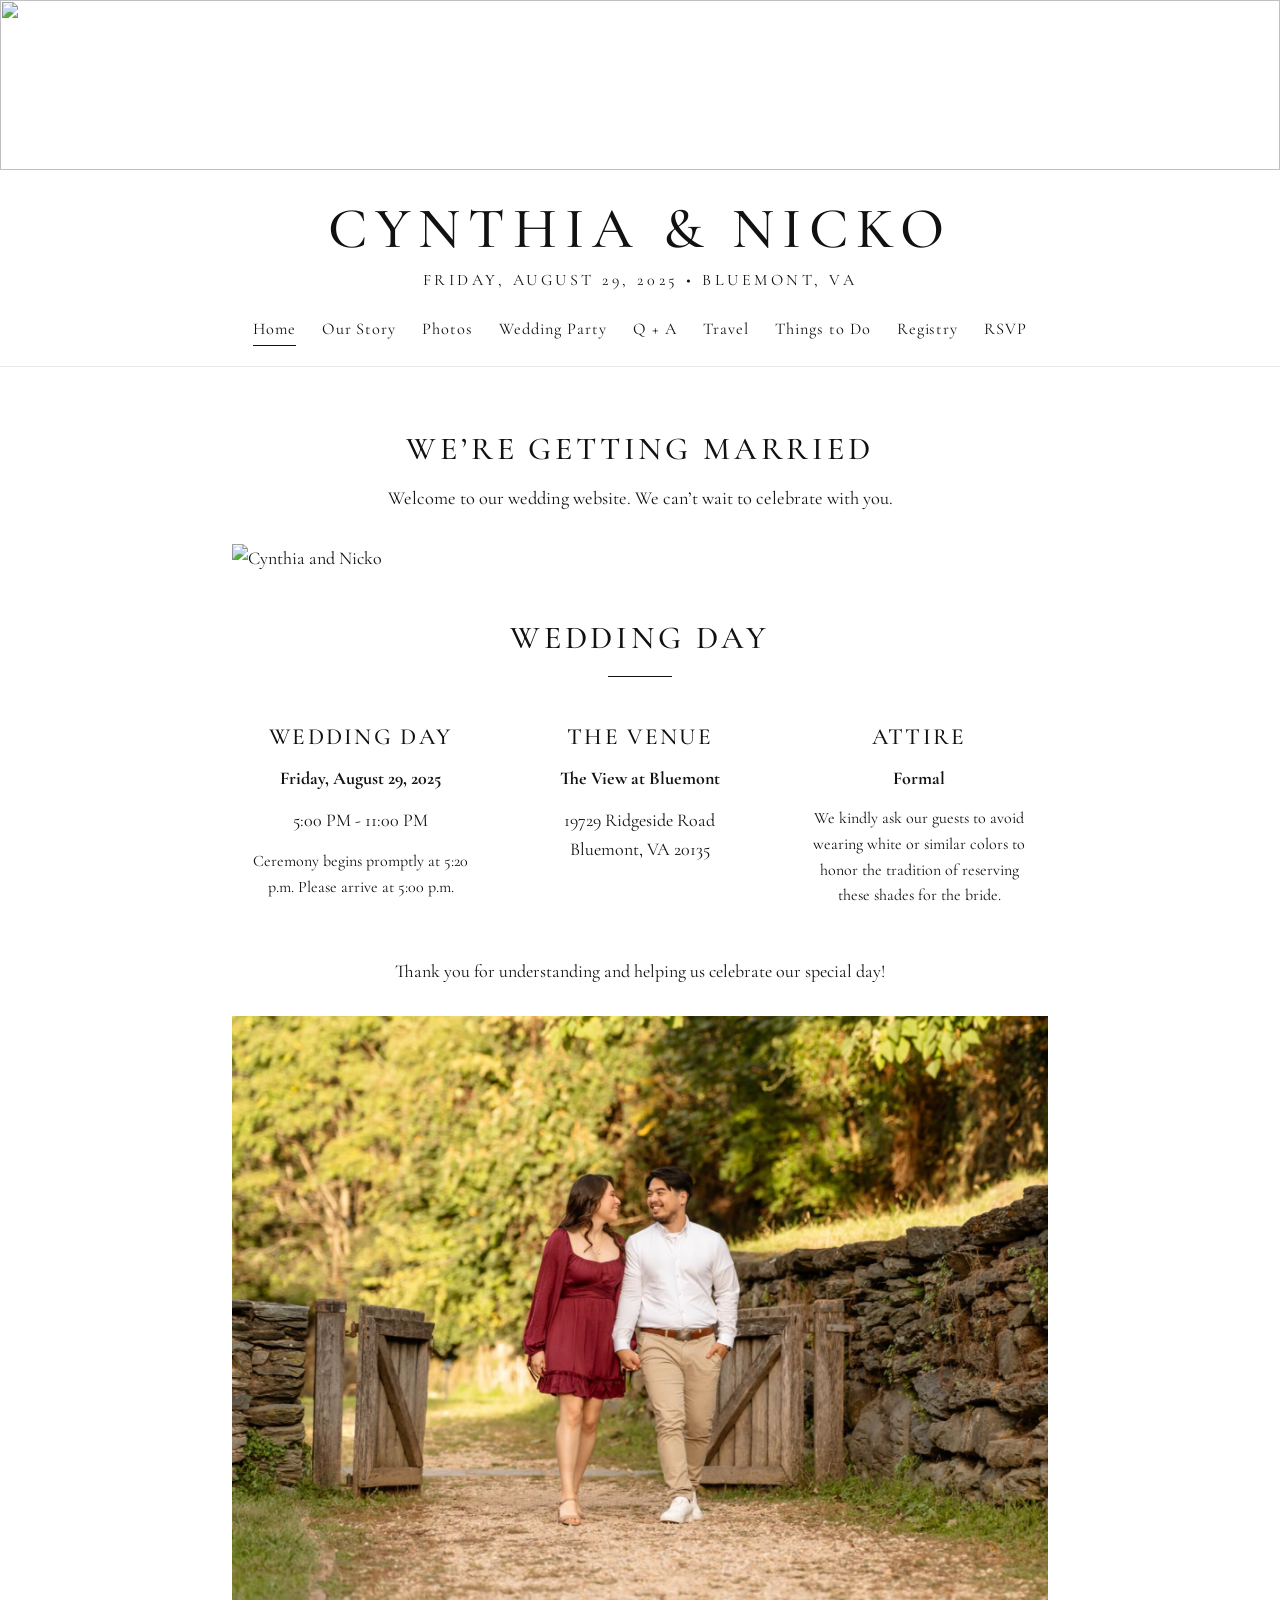
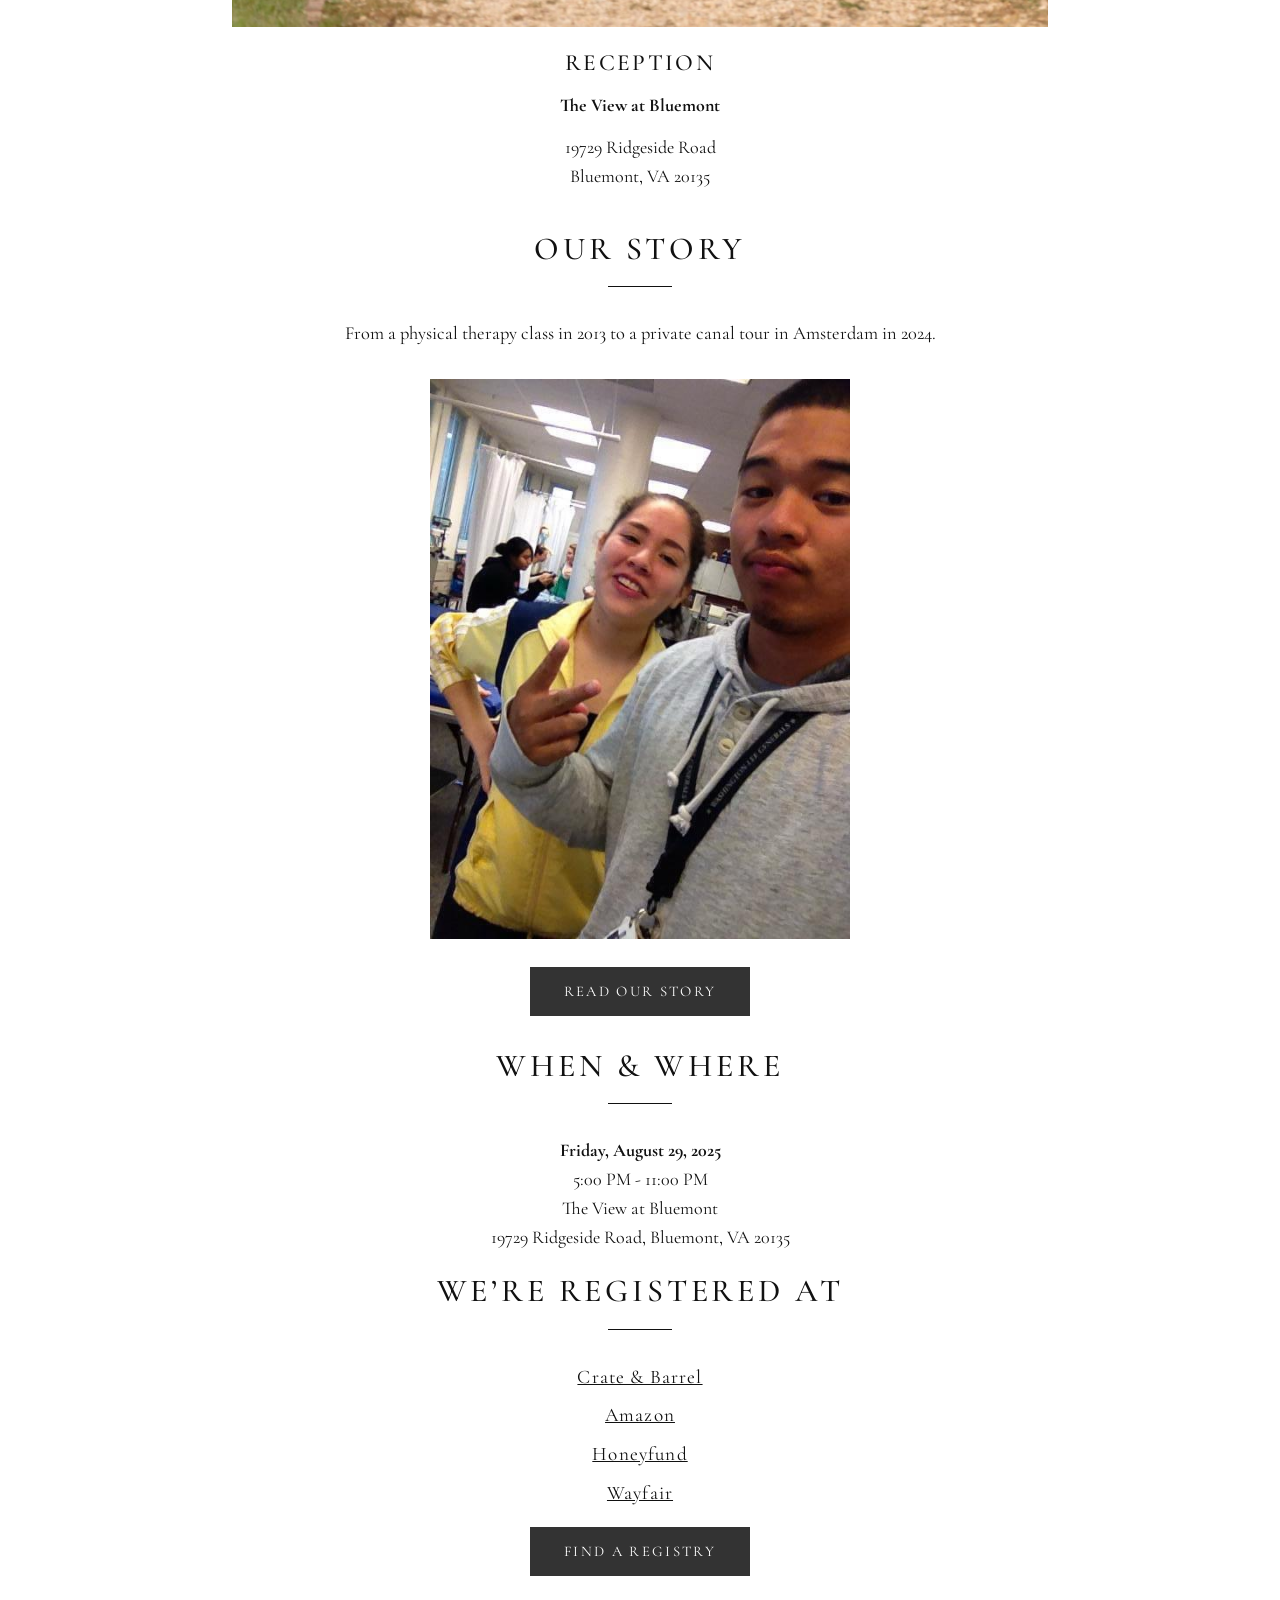
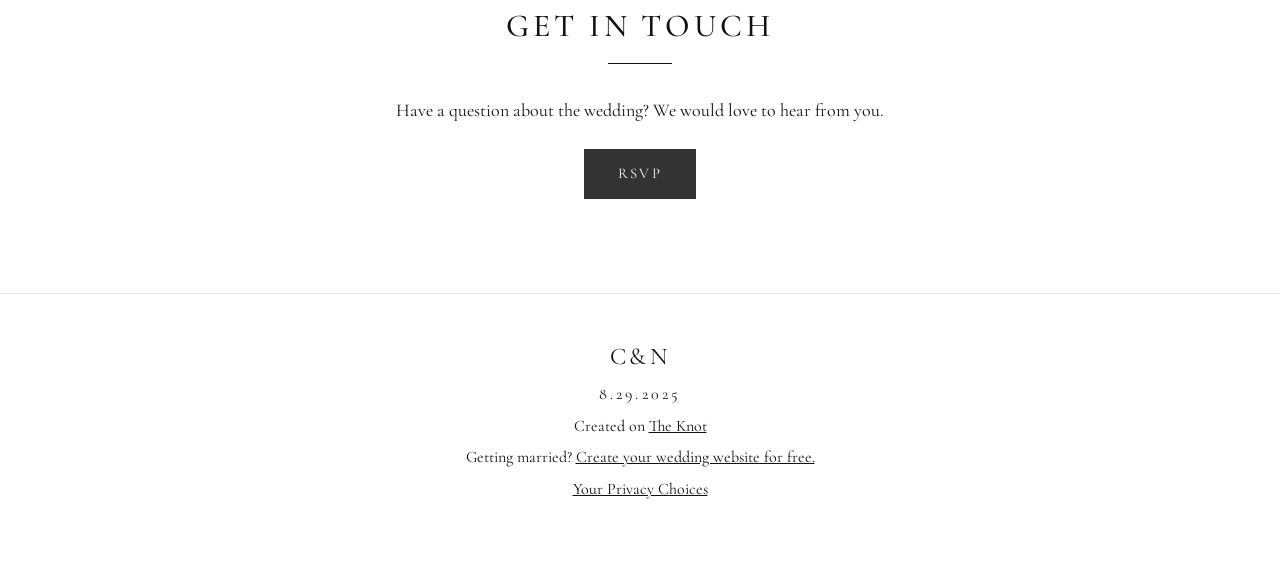
==== commit a0c81205: "v2 exact replica: multi-page site matching The Knot layout, gallery, registry and RSVP" ====
--- a/index.html
+++ b/index.html
@@ -3,43 +3,33 @@
 <head>
 <meta charset="utf-8">
 <meta name="viewport" content="width=device-width, initial-scale=1">
-<title>Cynthia Espinoza &amp; Nicko Patron — August 29, 2025</title>
-<meta name="description" content="Personal archive of the wedding website of Cynthia Espinoza and Nicko Patron, married Friday, August 29, 2025 at The View at Bluemont, Bluemont, Virginia.">
+<title>Cynthia Espinoza and Nicko Patron's Wedding Website - The Knot</title>
+<meta name="description" content="Cynthia Espinoza and Nicko Patron's wedding website. Friday, August 29, 2025 at The View at Bluemont, Bluemont, Virginia.">
 <link rel="stylesheet" href="styles.css">
 <link rel="preconnect" href="https://fonts.googleapis.com">
-<link href="https://fonts.googleapis.com/css2?family=Cormorant+Garamond:ital,wght@0,500;0,600;1,500&display=swap" rel="stylesheet">
+<link rel="preconnect" href="https://fonts.gstatic.com" crossorigin>
+<link href="https://fonts.googleapis.com/css2?family=Cormorant+Garamond:ital,wght@0,400;0,500;0,600;1,400;1,500&display=swap" rel="stylesheet">
 </head>
 <body>
-<nav>
-  <a class="brand" href="#home">C &amp; N</a>
-  <a href="#home">Home</a>
-  <a href="#our-story">Our Story</a>
-  <a href="#photos">Photos</a>
-  <a href="#wedding-party">Wedding Party</a>
-  <a href="#qa">Q + A</a>
-  <a href="#travel">Travel</a>
-  <a href="#things-to-do">Things to Do</a>
-  <a href="#registry">Registry</a>
-  <a href="#rsvp">RSVP</a>
-</nav>
-
-<header class="hero" id="home">
-  <img class="banner" src="images/banner.jpg" alt="Cynthia and Nicko">
-  <div class="overlay">
-    <h1>Cynthia Espinoza <span class="amp">&amp;</span> Nicko Patron</h1>
-    <p class="date">Friday, August 29, 2025</p>
-    <p class="place">The View at Bluemont &middot; Bluemont, Virginia</p>
-  </div>
+<header class="site-header">
+  <img class="garland" src="images/theme-garland.png" alt="">
+  <img class="spray" src="images/theme-top.png" alt="">
+  <h1>Cynthia &amp; Nicko</h1>
+  <p class="subtitle">Friday, August 29, 2025 &bull; Bluemont, VA</p>
+  <nav><a href="./" class="active">Home</a><a href="our-story/">Our Story</a><a href="photos/">Photos</a><a href="wedding-party/">Wedding Party</a><a href="q-a/">Q + A</a><a href="travel/">Travel</a><a href="things-to-do/">Things to Do</a><a href="registry/">Registry</a><a href="rsvp/">RSVP</a></nav>
 </header>
-
-<section id="details">
-  <h2>Wedding Day</h2>
+<main>
+<section class="home">
+  <h2 class="page-title">We&rsquo;re Getting Married</h2>
+  <p class="lede">Welcome to our wedding website. We can&rsquo;t wait to celebrate with you.</p>
+  <img class="hero" src="images/hero.jpg" alt="Cynthia and Nicko">
+  <h2 class="page-title">Wedding Day</h2>
   <div class="rule"></div>
   <div class="details">
     <div class="card">
       <h3>Wedding Day</h3>
       <p><strong>Friday, August 29, 2025</strong></p>
-      <p>5:00 PM&ndash;11:00 PM</p>
+      <p>5:00 PM - 11:00 PM</p>
       <p class="small">Ceremony begins promptly at 5:20 p.m. Please arrive at 5:00 p.m.</p>
     </div>
     <div class="card">
@@ -53,370 +43,48 @@
       <p class="small">We kindly ask our guests to avoid wearing white or similar colors to honor the tradition of reserving these shades for the bride.</p>
     </div>
   </div>
-  <p style="text-align:center; margin-top: 26px;">Thank you for understanding and helping us celebrate our special day!</p>
+  <p class="center-note">Thank you for understanding and helping us celebrate our special day!</p>
   <img class="venue-img" src="images/venue.jpg" alt="The View at Bluemont">
-  <div class="details" style="margin-top: 28px;">
+  <div class="details">
     <div class="card">
       <h3>Reception</h3>
       <p><strong>The View at Bluemont</strong></p>
       <p>19729 Ridgeside Road<br>Bluemont, VA 20135</p>
     </div>
   </div>
-</section>
 
-<section id="our-story">
-  <h2>Our Story</h2>
+  <h2 class="page-title">Our Story</h2>
   <div class="rule"></div>
   <p class="lede">From a physical therapy class in 2013 to a private canal tour in Amsterdam in 2024.</p>
-  <div class="timeline">
+  <img class="story-preview" src="images/story-01-meet-2013.jpg" alt="Cynthia and Nicko meet, 2013">
+  <p class="center"><a class="btn" href="our-story/">Read Our Story</a></p>
 
-    <div class="story-item">
-      <h3>Cynthia and Nicko Meet &mdash; 2013</h3>
-      <img src="images/story-01-meet-2013.jpg" alt="Cynthia and Nicko meet, 2013">
-      <p>We met on October 10, 2013 in our physical therapy class. This class consisted of students across several high schools. Nicko and I went to rival high schools and were both in 11th grade at the time. Our class required students to partner up to practice different skills (wrapping, taping, etc) and my normal partner picked someone else that day. I was so embarrassed. I thought quick on my feet and saw Nicko; I asked him if he had a partner, and he told me no. I asked if he wanted to be partners, and he said yes! This partnership has been going strong ever since.</p>
-    </div>
+  <h2 class="page-title">When &amp; Where</h2>
+  <div class="rule"></div>
+  <p class="center"><strong>Friday, August 29, 2025</strong><br>5:00 PM - 11:00 PM<br>The View at Bluemont<br>19729 Ridgeside Road, Bluemont, VA 20135</p>
 
-    <div class="story-item">
-      <h3>Cynthia and Nicko Spend Halloween Together &mdash; 2013</h3>
-      <img src="images/story-02-halloween-2013.jpg" alt="Halloween together, 2013">
-      <p>Cynthia was invited to hang out and go Trick-or-Treating with a couple of my friends. Mohmeet was one of the friends involved and this was sort of a trial to see how she would fair around them. It ended up being a Nicko roasting session and for that reason they claimed it to be a great success!</p>
-    </div>
+  <h2 class="page-title">We&rsquo;re Registered At</h2>
+  <div class="rule"></div>
+  <ul class="registry-list">
+    <li><a href="registry/">Crate &amp; Barrel</a></li>
+    <li><a href="registry/">Amazon</a></li>
+    <li><a href="registry/">Honeyfund</a></li>
+    <li><a href="registry/">Wayfair</a></li>
+  </ul>
+  <p class="center"><a class="btn" href="registry/">Find a Registry</a></p>
 
-    <div class="story-item">
-      <h3>Cynthia and Nicko go on their first Date &mdash; 2013</h3>
-      <img src="images/story-03-first-date-2013.jpg" alt="First date, 2013">
-      <p>The movie we went to go see was "Gravity" starring Sandra Bullock and George Clooney. I snuck in a couple of cheeseburgers from McDonald's to share with Cynthia, but she declined. I had finally mustered up the courage to hold her hand... turns out by the time I did, the credits started to roll.</p>
-    </div>
-
-    <div class="story-item">
-      <h3>Nicko asks Cynthia to be his Girlfriend &mdash; 2013</h3>
-      <img src="images/story-04-girlfriend-2013.jpg" alt="Nicko asks Cynthia to be his girlfriend, 2013">
-      <p>On December 14, 2013, I officially asked Cynthia to be my girlfriend! This was after watching a scary movie.</p>
-    </div>
-
-    <div class="story-item">
-      <h3>Cynthia Invites Nicko to YHS Homecoming &mdash; 2014</h3>
-      <img src="images/story-05-yhs-homecoming-2014.jpg" alt="YHS Homecoming, 2014">
-      <p>I asked Nicko to my senior year high school homecoming. I had my parents drive me to his house so that I could ask him. He said yes!</p>
-    </div>
-
-    <div class="story-item">
-      <h3>Nicko Invites Cynthia to W-L Homecoming &mdash; 2014</h3>
-      <img src="images/story-06-wl-homecoming-2014.jpg" alt="W-L Homecoming, 2014">
-      <p>I had a lot of great help from my family to be able to set this up. I asked Cynthia to homecoming after one of my football games! Shout out to Tita Nora and Mama Titi who created these beautiful signs that eventually led to Cynthia to saying yes!</p>
-    </div>
-
-    <div class="story-item">
-      <h3>Cynthia and Nicko's One Year Anniversary &mdash; 2014</h3>
-      <img src="images/story-07-one-year-2014.jpg" alt="One year anniversary, 2014">
-      <p>Our first year together! We celebrated by enjoying dinner at Match Box in D.C.</p>
-    </div>
-
-    <div class="story-item">
-      <h3>Nicko's High School Prom W-L &mdash; 2015</h3>
-      <div class="pair">
-        <img src="images/story-08-nicko-prom-2015.jpg" alt="Nicko's high school prom, 2015">
-        <img src="images/story-09-prom-photo.jpg" alt="Prom photos, 2015">
-      </div>
-      <p>With two different high schools came double the fun! Here we are taking photos for my prom! Afterwards we enjoyed a nice dinner at The Carlyle, one of our favorite restaurants before making our way to the prom!</p>
-    </div>
-
-    <div class="story-item">
-      <h3>Cynthia&rsquo;s High School Prom YHS &mdash; 2015</h3>
-      <div class="pair">
-        <img src="images/story-10-cynthia-prom-2015.jpg" alt="Cynthia's high school prom, 2015">
-        <img src="images/story-11-prom-photo-2.jpg" alt="YHS prom photos, 2015">
-      </div>
-      <p>Here are the photos of the second prom for YHS! We went to Carlyle for dinner again!</p>
-    </div>
-
-    <div class="story-item">
-      <h3>Nicko Drops off Cynthia at VT &mdash; 2015</h3>
-      <img src="images/story-12-vt-dropoff-2015.jpg" alt="Dropping Cynthia off at Virginia Tech, 2015">
-      <p>After high school I started school at Virginia Tech and Nicko stayed in Arlington to attend Northern Virginia Community College. All of the goodbyes were extremely hard. This was the start of a long distance relationship for us. Thank goodness for Skype!</p>
-    </div>
-
-    <div class="story-item">
-      <h3>Nicko Visits Cynthia at VT &mdash; 2016</h3>
-      <img src="images/story-13-vt-visit-2016.jpg" alt="Visiting Cynthia at Virginia Tech, 2016">
-      <p>I came to visit Cynthia as much as I could at Virginia Tech during our long distance from each other. Here we are at Duck Pond.</p>
-    </div>
-
-    <div class="story-item">
-      <h3>Cynthia and Nicko Reunited at GMU &mdash; 2017</h3>
-      <img src="images/story-14-gmu-2017.jpg" alt="Reunited at George Mason University, 2017">
-      <p>We both eventually transferred to GMU. I majored in Community Health while Nicko majored in Rehabilitation Science. Here we are on the first day of school.</p>
-    </div>
-
-    <div class="story-item">
-      <h3>Cynthia and Nicko Visit Las Vegas &mdash; 2018</h3>
-      <img src="images/story-15-vegas-2018.jpg" alt="Las Vegas, 2018">
-      <p>The very first Patron family trip where Cynthia was able to join! We flew to Las Vegas, Nevada and enjoyed every moment!</p>
-    </div>
-
-    <div class="story-item">
-      <h3>Cynthia and Nicko Graduate from GMU &mdash; 2019</h3>
-      <div class="pair">
-        <img src="images/story-16-graduation-2019.jpg" alt="Graduating from GMU, 2019">
-        <img src="images/story-17-grad-photo.jpg" alt="GMU graduation celebration, 2019">
-      </div>
-      <p>We graduated from GMU in 2019. To celebrate, we had a combined graduation party, which turned out to be one of the greatest moments in our relationship. The celebration brought family and friends from both sides together for a night to remember. We are very much looking forward to doing the same for our wedding!</p>
-    </div>
-
-    <div class="story-item">
-      <h3>Cynthia and Nicko Visit Colorado &mdash; 2020</h3>
-      <img src="images/story-18-colorado-2020.jpg" alt="Colorado, 2020">
-      <p>One of our favorite cities: Denver, CO. We&rsquo;ve been several times over the years. The scenic views, fresh air, and atmosphere always had us coming back for more! We also got a chance to spend time with my sister, Claudia, and her husband, Pepi, who lived there at the time. Many great and unforgettable memories were made each time we visited!</p>
-    </div>
-
-    <div class="story-item">
-      <h3>Cynthia and Nicko Move into their First Apartment &mdash; 2021</h3>
-      <img src="images/story-19-first-apartment-2021.jpg" alt="First apartment, 2021">
-      <p>We moved down to North Carolina so that I could start PA school! We would spend the next two years of our lives here. Enjoy this picture of us in one of the first nights in our new apartment! We were about to start deep cleaning.</p>
-    </div>
-
-    <div class="story-item">
-      <h3>Cynthia and Nicko at Chez Gen&egrave;se &mdash; 2022</h3>
-      <img src="images/story-20-chez-genese-2022.jpg" alt="Chez Gen&egrave;se, Greensboro, 2022">
-      <p>We adjusted well to living away from home. Neither of us have ever been so far away from family and for so long. The two years flew by. We also had the wonderful support of my sister, Alejandra, and her husband, Ian, who lived near by. Many weekends were spent with them in Greensboro. Here we are in front of our favorite French restaurant. If you are ever in Greensboro, NC, check it out!</p>
-    </div>
-
-    <div class="story-item">
-      <h3>Cynthia Gradudates from PA School &mdash; 2023</h3>
-      <img src="images/story-21-pa-school-2023.jpg" alt="Cynthia graduates from PA school, 2023">
-      <p>The title says it all! The end of another chapter!</p>
-    </div>
-
-    <div class="story-item">
-      <h3>Nicko Proposes to Cynthia &mdash; 2024</h3>
-      <div class="pair">
-        <img src="images/story-22-proposal-2024.jpg" alt="The proposal in Amsterdam, 2024">
-        <img src="images/story-23-proposal-photo.jpg" alt="Proposal photo, Amsterdam 2024">
-      </div>
-      <p>Cynthia and I had our first chance to travel outside of the U.S. together for the first time in our long journey as a couple. We decided the best place to start out was Europe. I took care of planning the transportation and lodging, Cynthia was in charge of planning activities. For our very first activity, we were supposed to catch a public ferry to tour the canals of Amsterdam. Little did she know, I switched out our public tour for a private tour! The tour company came up with a fake story; we made it to the ferry and the skipper asked if we were the family of five he was waiting on. I played along and the skipper went to 'call his manager'. Cynthia started to freak out saying things like, "I didn't book a private tour!" The skipper came back and told us that 'since he already had the boat ready to go and we were already here,' then we could just join him for the tour! After a bit of (very poor) convincing, Cynthia got on the boat. We toured the canals and eventually was taken to this spot (seen above) that was private and captured our moment.</p>
-    </div>
-
-  </div>
+  <h2 class="page-title">Get in Touch</h2>
+  <div class="rule"></div>
+  <p class="center">Have a question about the wedding? We would love to hear from you.</p>
+  <p class="center"><a class="btn" href="rsvp/">RSVP</a></p>
 </section>
-
-<section id="photos" class="wide">
-  <h2>Photos</h2>
-  <div class="rule"></div>
-  <p class="lede">Moments from our story, our wedding party, and our day.</p>
-  <div class="gallery">
-    <img src="images/banner.jpg" alt="Cynthia and Nicko">
-    <img src="images/theme-1.png" alt="Cynthia and Nicko">
-    <img src="images/theme-2.jpg" alt="Cynthia and Nicko">
-    <img src="images/venue.jpg" alt="The View at Bluemont">
-    <img src="images/story-01-meet-2013.jpg" alt="2013">
-    <img src="images/story-02-halloween-2013.jpg" alt="Halloween 2013">
-    <img src="images/story-03-first-date-2013.jpg" alt="First date 2013">
-    <img src="images/story-04-girlfriend-2013.jpg" alt="2013">
-    <img src="images/story-05-yhs-homecoming-2014.jpg" alt="Homecoming 2014">
-    <img src="images/story-06-wl-homecoming-2014.jpg" alt="Homecoming 2014">
-    <img src="images/story-07-one-year-2014.jpg" alt="One year anniversary 2014">
-    <img src="images/story-08-nicko-prom-2015.jpg" alt="Prom 2015">
-    <img src="images/story-09-prom-photo.jpg" alt="Prom 2015">
-    <img src="images/story-10-cynthia-prom-2015.jpg" alt="Prom 2015">
-    <img src="images/story-11-prom-photo-2.jpg" alt="Prom 2015">
-    <img src="images/story-12-vt-dropoff-2015.jpg" alt="Virginia Tech 2015">
-    <img src="images/story-13-vt-visit-2016.jpg" alt="Virginia Tech 2016">
-    <img src="images/story-14-gmu-2017.jpg" alt="GMU 2017">
-    <img src="images/story-15-vegas-2018.jpg" alt="Las Vegas 2018">
-    <img src="images/story-16-graduation-2019.jpg" alt="GMU graduation 2019">
-    <img src="images/story-17-grad-photo.jpg" alt="Graduation 2019">
-    <img src="images/story-18-colorado-2020.jpg" alt="Colorado 2020">
-    <img src="images/story-19-first-apartment-2021.jpg" alt="First apartment 2021">
-    <img src="images/story-20-chez-genese-2022.jpg" alt="Chez Gen&egrave;se 2022">
-    <img src="images/story-21-pa-school-2023.jpg" alt="PA school graduation 2023">
-    <img src="images/story-22-proposal-2024.jpg" alt="Proposal 2024">
-    <img src="images/story-23-proposal-photo.jpg" alt="Proposal 2024">
-    <img src="images/party-alejandra.jpg" alt="Alejandra">
-    <img src="images/party-faviola.jpg" alt="Faviola">
-    <img src="images/party-claudia.jpg" alt="Claudia">
-    <img src="images/party-cadence.jpg" alt="Cadence">
-    <img src="images/party-carolina.jpg" alt="Carolina">
-    <img src="images/party-jen.jpg" alt="Jen">
-    <img src="images/party-mohmeet.jpg" alt="Mohmeet">
-    <img src="images/party-jared.jpg" alt="Jared">
-    <img src="images/party-aaron.jpg" alt="Aaron">
-    <img src="images/party-rory.jpg" alt="Rory">
-    <img src="images/party-james.jpg" alt="James">
-    <img src="images/party-abraham.jpg" alt="Abraham">
-    <img src="images/party-group.jpg" alt="Wedding party">
-  </div>
-  <p style="text-align:center; margin-top: 24px; color: var(--muted); font-size: .95rem;">The original site also had a gallery of 66 photos. Their individual image files were not exposed by the site's pages, so they could not be saved in this archive &mdash; see the README in this archive for details.</p>
-</section>
-
-<section id="wedding-party" class="wide">
-  <h2>Wedding Party</h2>
-  <div class="rule"></div>
-
-  <h3 class="subhead">Bridesmaids</h3>
-  <div class="party-group">
-    <div class="person">
-      <img src="images/party-alejandra.jpg" alt="Alejandra">
-      <div class="bio"><h3>Alejandra</h3><p class="role">Matron of Honor</p>
-      <p>Alejandra, also known as Hunji Wunji, is my older sister. I was born after her and she is one of the greatest joys in my life. She is so funny, she is our family comic. When Nick and I were living in NC so that I could attend PA school, we were just 30 minutes away from Ale and her now husband Ian, who at the time was in her residency program. We helped to keep one another sane during those difficult years. Within those years many memories were made and I am so grateful. Growing up, Ale was also the peace keeper between Claudia and I. She played nicely with me and also was Claudia&rsquo;s second hand. I have always looked up to Ale. She graduated from VT, was on the Rescue Squad and worked all throughout college, attended medical school and served as the chief resident, which is a huge accomplishment! Ale has always been the sporty sister. Growing up, wearing shorts and sneakers with any dress. She has played soccer all her life and dabbled in other sports like basketball too. She lives in NC with her husband Ian, and their fur babies Bear and Benji.</p></div>
-    </div>
-    <div class="person">
-      <img src="images/party-faviola.jpg" alt="Faviola">
-      <div class="bio"><h3>Faviola</h3><p class="role">Bridesmaid</p>
-      <p>My oldest sister, Favi, has always been both an incredible sister, but also an incredible second mom to me. She is wonderful in every way, always putting others before herself. Favi has lived through many different life experiences. She graduated from UVA as a biomedical engineer on a full scholarship, lived in Guatemala for 2 years while volunteering in the Peace Corps, she worked as the assistant to the DC mayor, she volunteered at a Free Clinic and on the Ambulance, got her real estate license to help my parents buy a home, and went to Duke for PA school, the #1 PA school in the country. Throughout out all of this she still managed the time to help the other sisters and I in school or attending school field trips. The list goes on and on. So many memories made and counting. I remember Favi learning to drive stick shift, our brother teaching her in the passenger seat and Claudia, Ale and I in the back. On our way to get Baskin Robins, Favi made the car bump up and down all the way down the road. Or the time she hosted the other sisters and I for a few days at her apartment while she was in college. We even tagged along with her when she went out with friends. She was our mama duck and we were her ducklings. Favi lives with her husband Dante, and their precious children Priscila, Jordi, and Laila.</p></div>
-    </div>
-    <div class="person">
-      <img src="images/party-claudia.jpg" alt="Claudia">
-      <div class="bio"><h3>Claudia</h3><p class="role">Bridesmaid</p>
-      <p>Growing up Claudia and I were typical sisters, not always getting along. As her youngest sister, I found all types of ways to get under her skin. As we got older we learned to get along and now we are closer than ever. Claudia lived in Miami for many years. Although she and her now husband, Pepi, went to high school together, they didn&rsquo;t actually get to know one another until they got together in Miami! They eventually moved to Colorado where they lived for many years. Claudia loves music festivals and is a beast in the kitchen. Anything she makes is guaranteed to be delicious. Claudia is queen of adventures, always looking for tickets for the next big trip. She is also the first in our family to take to the slopes skiing! Claudia and Pepi, welcomed their baby Remy who is just the cutest little boy. She is also a mommy to their fur babies Charlie, Binx, and Muffin. Their big happy family just moved back to our hometown from Colorado and I am so excited to have them so close by!</p></div>
-    </div>
-    <div class="person">
-      <img src="images/party-cadence.jpg" alt="Cadence">
-      <div class="bio"><h3>Cadence</h3><p class="role">Bridesmaid</p>
-      <p>I met cadence at the tail end of seventh grade. She was new to Arlington from sunny California! We became friends fairly quickly. A core memory I have early on in our friendship is when I went over to her house and we watched Avatar The Last Airbender over a bowl of Mac N Cheese and pink lemonade. The rest was history. Countless sleepovers, hang outs, my secret keeper, our friendship has surpassed the test of time. We bonded over our many boy crushes and shared many goofy moments in her basement. Cadence currently lives with her fianc&eacute; Josh, and their precious kitty cat Lucy. I recently visited her in Boston this past winter, where we watched the premier of the Avatar live action remake over homemade casserole and a glass of lemonade, just like old times. I love you Cadycat, my forever friend.</p></div>
-    </div>
-    <div class="person">
-      <img src="images/party-carolina.jpg" alt="Carolina">
-      <div class="bio"><h3>Carolina</h3><p class="role">Bridesmaid</p>
-      <p>Carolina and I became fast friends during our time in PA school. I met her on the first day of school and the rest was history. We bonded over many things as we have so much in common. We shared secrets and vulnerable moments with one another. Other than Nick, she was my confidant. Specials moments over countless dinners, study sessions, movie nights, and hangouts I will also keep close to my heart. Carolina is a one of a kind friend! She not only is intelligent and witty with her quick responses and sense of humor, she has many talents too. She speaks five languages, is active with volleyball, tennis and pickle ball. Since graduating PA school, she has moved back to San Francisco where she is working as a Cardiothoracic Surgery PA. I am grateful I get to call her my friend.</p></div>
-    </div>
-    <div class="person">
-      <img src="images/party-jen.jpg" alt="Jen">
-      <div class="bio"><h3>Jen</h3><p class="role">Bridesmaid</p>
-      <p>I don&rsquo;t remember meeting Jen. It feels as though I have always known her. She is my sister from another mister. She has been dating Aaron, Nicko&rsquo;s cousin, for as long as I can remember. Having her around during Patron family gatherings/vacations/reunions is a guarantee that 1. No one is safe from her roasts&hellip;.and I mean no one. and 2. The night will be full of laughter and great fun. We have also had an unsaid understanding of the struggle/challenges we have both faced while we each were attending our respective challenging post-grad programs to further our careers. Jen used to work as a bedside nurse in the ICU but is now a CRNA. She just graduated in December 2024 and I couldn&rsquo;t be prouder of her and all her accomplishments! She and Aaron are great doggy parents to their little Chihuahua, Tita Ruth, the goofiest diva.</p></div>
-    </div>
-  </div>
-
-  <h3 class="subhead">Groomsmen</h3>
-  <div class="party-group">
-    <div class="person">
-      <img src="images/party-mohmeet.jpg" alt="Mohmeet">
-      <div class="bio"><h3>Mohmeet</h3><p class="role">Co-Best Man</p>
-      <p>Mohmeet is my best friend. I&rsquo;ve known him for just about 20 years. We met in elementary school, but our friendship really took off at Mohmeet&rsquo;s 6th-grade birthday. He and I bonded over a Simpsons arcade game where we disappeared for hours, having the other party guests wonder where we went off to. The rest is history. We have been there for each other through our worst moments and have celebrated one another at our best. He is a true brother, and I owe so much of my success to him.</p></div>
-    </div>
-    <div class="person">
-      <img src="images/party-jared.jpg" alt="Jared">
-      <div class="bio"><h3>Jared</h3><p class="role">Co-Best Man</p>
-      <p>My little brother, I&rsquo;ve witnessed his remarkable growth into the incredible young man he is today. Our family&rsquo;s most gifted member, he&rsquo;s a singer-songwriter, artist, engineer, and likely possesses many more talents than we fully comprehend. Despite being five years younger than me, our shared mindset and interests have forged an exceptionally close bond between us. We&rsquo;ve endured numerous challenging situations together, and through it all, our connection has only strengthened. Our bond is unbreakable and will last a lifetime.</p></div>
-    </div>
-    <div class="person">
-      <img src="images/party-aaron.jpg" alt="Aaron">
-      <div class="bio"><h3>Aaron</h3><p class="role">Groomsman</p>
-      <p>Aaron is my older cousin, but really, he is my older brother. Growing up, I would follow him everywhere, whether it be to a school he was attending or whatever sport he was playing at the time, like football or basketball. He truly was, and still is, a big inspiration in my life and helped shape who I am today.</p></div>
-    </div>
-    <div class="person">
-      <img src="images/party-rory.jpg" alt="Rory">
-      <div class="bio"><h3>Rory</h3><p class="role">Groomsman</p>
-      <p>Rory, one of my oldest friends, has been a cherished part of my life. We&rsquo;ve shared countless memories, from all-nighters playing Rock Band and Guitar Hero to family outings and events. We consider him to be an honorary Patron. Rory&rsquo;s positivity and optimistic outlook on life are qualities I admire deeply.</p></div>
-    </div>
-    <div class="person">
-      <img src="images/party-james.jpg" alt="James">
-      <div class="bio"><h3>James</h3><p class="role">Groomsman</p>
-      <p>James and I met in the 9th grade while playing football for Washington-Lee. After high school, we bonded a lot over video games. We&rsquo;d play late into the night, often yelling and stressed, but it was all in good fun. Within our friend group, he was known as the &ldquo;angry one,&rdquo; but only those close to him know that he&rsquo;s actually an amazing person with a caring heart.</p></div>
-    </div>
-    <div class="person">
-      <img src="images/party-abraham.jpg" alt="Abraham">
-      <div class="bio"><h3>Abraham</h3><p class="role">Groomsman</p>
-      <p>I met Abe at Gold&rsquo;s Gym, where we both used to work back in 2016. Being the only other Asian guy working there, he and I had many similar interests. Through the years, our friendship has become more than just that. From joining our family vacations or family dinners (even the ones I&rsquo;m unable to attend), to lending a hand to my parents or aunts, he has become a treasured part of my family.</p></div>
-    </div>
-  </div>
-  <img class="venue-img" src="images/party-group.jpg" alt="The wedding party">
-</section>
-
-<section id="qa">
-  <h2>Q + A</h2>
-  <div class="rule"></div>
-
-  <div class="qa">
-    <h3>What is the date and time of the wedding?</h3>
-    <p>Our wedding will take place on August 29, 2025, the ceremony will begin promptly at 5:20 p.m. <strong>PLEASE ARRIVE AT 5 p.m.</strong> This date falls on a FRIDAY. Please keep this in mind so that you can seek any accommodations for work etc. if it is needed. We surely hope you can still join us despite it being a weekday event!</p>
-    <p><strong>PLEASE TAKE TRAFFIC INTO CONSIDERATION AND PLAN YOUR TRAVELS ACCORDINGLY.</strong></p>
-    <p>Just a heads up, Route 15 from Interstate 267 that merges into Route 7 bottlenecks at the exit.</p>
-  </div>
-
-  <div class="qa">
-    <h3>What time should I arrive?</h3>
-    <p>Please arrive at 5 p.m. to ensure you have enough time to find your seat and settle in before the ceremony begins.</p>
-  </div>
-
-  <div class="qa">
-    <h3>Is there parking available at the venue?</h3>
-    <p>Yes! There is plenty of parking located just behind the venue.</p>
-  </div>
-
-  <div class="qa">
-    <h3>When is the RSVP deadline?</h3>
-    <p>Please RSVP by May 31st so that we can get an accurate guest count. You can do so by visiting the RSVP section on our website.</p>
-  </div>
-
-  <div class="qa">
-    <h3>What is the dress code?</h3>
-    <p>We kindly request our guests to dress in formal attire. Please avoid wearing white or similar colors, as these are traditionally reserved for the bride.</p>
-  </div>
-
-  <div class="qa">
-    <h3>Can I bring a date or additional guest?</h3>
-    <p>Unfortunately, we cannot accommodate plus-ones for all. If you are invited to bring a guest, it will be indicated on your invitation. Please RSVP only for those listed on your invitation. If you have any questions or need clarification, feel free to contact us.</p>
-  </div>
-
-  <div class="qa">
-    <h3>Will the ceremony and reception be indoors or outdoors?</h3>
-    <p>Weather permitting, the ceremony will take place outdoors and the reception will be indoors.</p>
-  </div>
-
-  <div class="qa">
-    <h3>Are children allowed at the wedding?</h3>
-    <p>While we love your little ones, they will not be invited to attend the ceremony or reception. Thank you for understanding and arranging for childcare so you can join us in celebrating in this adult-only event!</p>
-  </div>
-
-  <div class="qa">
-    <h3>Can I take photos/videos during the ceremony?</h3>
-    <p>We kindly request that you refrain from taking photos or videos during the ceremony. We have hired professional photographers/videographers to capture the moments, and we will be happy to share these memories with you afterward. If you take out your phone, we will likely see it on the video when we watch it back. Please don&rsquo;t let this be you and thank you for respecting our wishes!</p>
-  </div>
-</section>
-
-<section id="travel">
-  <h2>Travel</h2>
-  <div class="rule"></div>
-  <div class="travel-card">
-    <h3>Dulles International Airport</h3>
-    <p>1 Saarinen Cir, Dulles, VA 20166, USA<br>(703) 572-2700</p>
-    <p>If you are flying and arriving via Dulles, the commute from the airport would be around 50 minutes.</p>
-  </div>
-  <div class="travel-card">
-    <h3>Ronald Reagan Washington National Airport</h3>
-    <p>2401 Ronald Reagan Washington National Airport Access Rd, Arlington, VA 22202, USA<br>(703) 417-8000</p>
-    <p>If you are flying and arriving via Reagan, the commute from the airport would be around an hour and a half.</p>
-  </div>
-</section>
-
-<section id="things-to-do">
-  <h2>Things to Do</h2>
-  <div class="rule"></div>
-  <p style="text-align:center;">Things to Do coming soon!</p>
-  <p style="text-align:center; color: var(--muted); font-size: .95rem;">That is what the original site said &mdash; the list was never published there.</p>
-</section>
-
-<section id="registry">
-  <h2>Registry</h2>
-  <div class="rule"></div>
-  <p style="text-align:center;">Our registry lived on The Knot and was loaded dynamically, so its individual registry links could not be captured in this archive.</p>
-  <p style="text-align:center;">See the original registry page: <a href="https://www.theknot.com/us/cynthia-espinoza-and-nicko-patron-aug-2025/registry">theknot.com/us/cynthia-espinoza-and-nicko-patron-aug-2025/registry</a></p>
-</section>
-
-<section id="rsvp">
-  <h2>RSVP</h2>
-  <div class="rule"></div>
-  <div class="rsvp-note">
-    <p><strong>Our wedding has already taken place &mdash; Friday, August 29, 2025.</strong></p>
-    <p>RSVPs closed May 31, 2025. This page is kept as an archive of the original site; there is no RSVP form here and nothing is submitted anywhere.</p>
-    <p>Thank you to everyone who celebrated with us.</p>
-  </div>
-</section>
-
+</main>
 <footer>
-  <p>Cynthia Espinoza &amp; Nicko Patron &middot; August 29, 2025 &middot; The View at Bluemont, Virginia</p>
-  <p>Personal archive copy of our wedding website, originally on The Knot, preserved so it is never lost.</p>
-  <p>Original: <a href="https://www.theknot.com/us/cynthia-espinoza-and-nicko-patron-aug-2025">theknot.com/us/cynthia-espinoza-and-nicko-patron-aug-2025</a> &middot; Archived November 23, 2026</p>
+  <p class="foot-mono">C&amp;N</p>
+  <p class="foot-date">8.29.2025</p>
+  <p>Created on <a href="https://www.theknot.com">The Knot</a></p>
+  <p>Getting married? <a href="https://www.theknot.com">Create your wedding website for free.</a></p>
+  <p><a href="https://www.theknot.com">Your Privacy Choices</a></p>
 </footer>
 </body>
 </html>
--- a/styles.css
+++ b/styles.css
@@ -1,114 +1,209 @@
-:root {
-  --cream: #faf7f0;
-  --ink: #2e2a26;
-  --sage: #5c6b57;
-  --sage-dark: #3f4a3d;
-  --gold: #b08d57;
-  --line: #e3dccb;
-  --muted: #6f6a60;
-}
+/* Cynthia & Nicko wedding website, v2 exact-replica build.
+   White background, black serif text, Cormorant Garamond throughout. */
 * { box-sizing: border-box; margin: 0; padding: 0; }
-html { scroll-behavior: smooth; }
+html { -webkit-text-size-adjust: 100%; }
 body {
-  font-family: Georgia, 'Times New Roman', serif;
-  background: var(--cream);
-  color: var(--ink);
-  line-height: 1.65;
-}
-h1, h2, h3, .serif { font-family: 'Cormorant Garamond', Georgia, serif; font-weight: 500; }
-a { color: var(--sage-dark); }
+  font-family: 'Cormorant Garamond', Georgia, 'Times New Roman', serif;
+  background: #fff;
+  color: #111;
+  line-height: 1.6;
+  font-size: 18px;
+}
 img { max-width: 100%; display: block; }
-
-/* Nav */
-nav {
-  position: sticky; top: 0; z-index: 50;
-  background: rgba(250,247,240,.96);
-  border-bottom: 1px solid var(--line);
-  padding: 14px 20px;
-  display: flex; flex-wrap: wrap; gap: 6px 22px;
-  justify-content: center; align-items: center;
-}
-nav .brand { font-family: 'Cormorant Garamond', Georgia, serif; font-size: 1.25rem; letter-spacing: .06em; margin-right: 8px; color: var(--sage-dark); text-decoration: none; }
-nav a { text-decoration: none; color: var(--ink); font-size: .92rem; letter-spacing: .04em; }
-nav a:hover { color: var(--gold); }
-
-/* Hero */
-.hero { position: relative; text-align: center; }
-.hero img.banner { width: 100%; max-height: 82vh; object-fit: cover; }
-.hero .overlay {
-  padding: 56px 20px 40px;
-}
-.hero h1 { font-size: clamp(2.4rem, 6vw, 4.2rem); line-height: 1.1; color: var(--sage-dark); }
-.hero .amp { color: var(--gold); font-style: italic; }
-.hero .date { margin-top: 12px; font-size: 1.15rem; letter-spacing: .22em; text-transform: uppercase; color: var(--muted); }
-.hero .place { margin-top: 6px; font-style: italic; color: var(--muted); }
-
-/* Sections */
-section { max-width: 880px; margin: 0 auto; padding: 64px 22px; }
-section.wide { max-width: 1100px; }
-section h2 {
-  text-align: center; font-size: 2.2rem; color: var(--sage-dark);
-  margin-bottom: 8px;
-}
-section .rule { width: 64px; height: 2px; background: var(--gold); margin: 10px auto 34px; }
+a { color: #111; }
+h1, h2, h3 { font-weight: 500; }
+
+/* ---------- Header (every page) ---------- */
+.site-header { position: relative; background: #fff; text-align: center; overflow: hidden; }
+.site-header .garland {
+  width: 100%; height: 170px; object-fit: cover; object-position: top center;
+}
+.site-header .spray {
+  position: absolute; top: 0; right: 0; width: 330px; max-width: 46vw;
+  pointer-events: none;
+}
+.site-header h1 {
+  font-size: clamp(2.2rem, 6vw, 3.6rem);
+  letter-spacing: .14em; text-transform: uppercase;
+  margin: 26px 16px 6px; line-height: 1.15;
+}
+.site-header .subtitle {
+  font-size: 1rem; letter-spacing: .22em; text-transform: uppercase;
+  margin: 0 16px 22px;
+}
+.site-header nav {
+  display: flex; flex-wrap: wrap; justify-content: center; gap: 4px 26px;
+  padding: 0 18px 20px;
+  border-bottom: 1px solid #e8e8e8;
+}
+.site-header nav a {
+  text-decoration: none; color: #111; font-size: 1.02rem; letter-spacing: .06em;
+  padding-bottom: 3px; border-bottom: 1px solid transparent;
+}
+.site-header nav a:hover { border-bottom-color: #999; }
+.site-header nav a.active { border-bottom: 1px solid #111; }
+
+/* ---------- Layout ---------- */
+main { background: #fff; }
+section { max-width: 860px; margin: 0 auto; padding: 56px 22px 70px; }
+section.wide { max-width: 1080px; }
+.page-title {
+  text-align: center; font-size: 2rem; letter-spacing: .12em; text-transform: uppercase;
+  margin-bottom: 10px;
+}
+.rule { width: 64px; height: 1px; background: #111; margin: 12px auto 32px; }
+.lede { text-align: center; font-size: 1.15rem; max-width: 640px; margin: 0 auto 30px; }
 section p { margin-bottom: 14px; }
-.lede { text-align: center; font-size: 1.1rem; color: var(--muted); max-width: 640px; margin: 0 auto 30px; }
-
-/* Details cards */
-.details { display: grid; grid-template-columns: repeat(auto-fit, minmax(240px, 1fr)); gap: 20px; margin-top: 10px; }
-.card {
-  background: #fff; border: 1px solid var(--line); border-radius: 10px;
-  padding: 26px 24px; text-align: center;
-}
-.card h3 { font-size: 1.45rem; color: var(--sage-dark); margin-bottom: 8px; }
-.card p { margin-bottom: 6px; }
-.card .small { color: var(--muted); font-size: .95rem; }
-.venue-img { border-radius: 10px; margin: 28px auto 0; max-height: 480px; width: 100%; object-fit: cover; }
-
-/* Story timeline */
-.timeline { position: relative; }
-.story-item { margin-bottom: 54px; text-align: center; }
-.story-item h3 { font-size: 1.6rem; color: var(--sage-dark); margin-bottom: 12px; }
-.story-item p { text-align: left; max-width: 680px; margin: 0 auto 14px; }
-.story-item img { border-radius: 10px; margin: 0 auto 12px; max-height: 560px; width: auto; max-width: 100%; object-fit: contain; }
+.center { text-align: center; }
+.center-note { text-align: center; margin-top: 24px; }
+
+/* Buttons */
+.btn {
+  display: inline-block; background: #333; color: #fff; text-decoration: none;
+  text-transform: uppercase; letter-spacing: .16em; font-size: .92rem;
+  font-family: 'Cormorant Garamond', Georgia, serif;
+  padding: 13px 34px; border: none; cursor: pointer; margin: 10px 0;
+}
+.btn:hover { background: #111; }
+.btn:disabled { background: #bbb; cursor: not-allowed; }
+.btn.small { padding: 10px 22px; font-size: .85rem; }
+
+/* ---------- Home ---------- */
+.hero { width: 100%; margin: 10px 0 40px; }
+.details { display: grid; grid-template-columns: repeat(auto-fit, minmax(230px, 1fr)); gap: 22px; margin: 8px 0; }
+.card { text-align: center; padding: 10px 14px; }
+.card h3 { font-size: 1.45rem; letter-spacing: .1em; text-transform: uppercase; margin-bottom: 8px; }
+.card .small { font-size: 1rem; }
+.venue-img { margin: 30px auto 0; width: 100%; }
+.story-preview { margin: 0 auto 18px; max-height: 560px; width: auto; }
+.registry-list { list-style: none; text-align: center; margin-bottom: 8px; }
+.registry-list li { margin-bottom: 8px; font-size: 1.2rem; letter-spacing: .06em; }
+
+/* ---------- Our Story ---------- */
+.story-item { margin-bottom: 56px; text-align: center; }
+.story-item h3 { font-size: 1.5rem; letter-spacing: .1em; text-transform: uppercase; margin-bottom: 14px; }
+.story-item p { text-align: center; max-width: 680px; margin: 0 auto 14px; }
+.story-item img { margin: 0 auto 14px; max-height: 560px; width: auto; }
 .story-item .pair { display: flex; gap: 14px; justify-content: center; flex-wrap: wrap; }
 .story-item .pair img { max-height: 460px; }
 
-/* Photo grid */
-.gallery { display: grid; grid-template-columns: repeat(auto-fill, minmax(220px, 1fr)); gap: 14px; }
-.gallery img { width: 100%; height: 260px; object-fit: cover; border-radius: 8px; }
-
-/* Wedding party */
-.party-group { display: grid; grid-template-columns: repeat(auto-fit, minmax(260px, 1fr)); gap: 22px; }
-.person { background: #fff; border: 1px solid var(--line); border-radius: 10px; overflow: hidden; }
-.person img { width: 100%; height: 340px; object-fit: cover; object-position: top; }
-.person .bio { padding: 20px 22px 24px; }
-.person h3 { font-size: 1.4rem; color: var(--sage-dark); }
-.person .role { color: var(--gold); letter-spacing: .12em; text-transform: uppercase; font-size: .82rem; margin: 2px 0 12px; }
-.person p { font-size: .98rem; }
-.subhead { text-align: center; font-size: 1.5rem; color: var(--sage-dark); margin: 44px 0 22px; }
-
-/* Q&A */
-.qa { margin-bottom: 26px; }
-.qa h3 { font-size: 1.35rem; color: var(--sage-dark); margin-bottom: 6px; }
-
-/* Travel */
-.travel-card { background: #fff; border: 1px solid var(--line); border-radius: 10px; padding: 24px 26px; margin-bottom: 18px; }
-.travel-card h3 { font-size: 1.4rem; color: var(--sage-dark); }
-
-/* RSVP note */
-.rsvp-note {
-  background: #fff; border: 1px solid var(--line); border-left: 4px solid var(--gold);
-  border-radius: 8px; padding: 26px 28px; text-align: center;
-}
-.rsvp-note p { margin-bottom: 8px; }
-
-footer {
-  border-top: 1px solid var(--line);
-  padding: 36px 22px 44px; text-align: center; color: var(--muted); font-size: .92rem;
-}
-footer p { margin-bottom: 6px; }
+/* ---------- Photos ---------- */
+.photos-section { max-width: 1080px; }
+.gallery { display: grid; grid-template-columns: repeat(3, 1fr); gap: 10px; }
+.thumb { border: none; background: none; padding: 0; cursor: pointer; }
+.thumb img { width: 100%; aspect-ratio: 1 / 1; object-fit: cover; }
+.lightbox {
+  position: fixed; inset: 0; background: rgba(0,0,0,.92); z-index: 100;
+  display: flex; align-items: center; justify-content: center;
+}
+.lightbox[hidden] { display: none; }
+.lightbox img { max-width: 92vw; max-height: 88vh; object-fit: contain; }
+.lb-close, .lb-prev, .lb-next {
+  position: absolute; background: none; border: none; color: #fff;
+  font-size: 3rem; cursor: pointer; line-height: 1; padding: 10px 18px;
+  font-family: Georgia, serif;
+}
+.lb-close { top: 8px; right: 14px; }
+.lb-prev { left: 6px; top: 50%; transform: translateY(-50%); }
+.lb-next { right: 6px; top: 50%; transform: translateY(-50%); }
+.lb-count { position: absolute; bottom: 14px; left: 0; right: 0; text-align: center; color: #fff; font-size: 1rem; letter-spacing: .1em; }
+
+/* ---------- Wedding Party ---------- */
+.subhead { text-align: center; font-size: 1.5rem; letter-spacing: .12em; text-transform: uppercase; margin: 46px 0 24px; }
+.party-group { display: grid; grid-template-columns: repeat(2, 1fr); gap: 34px 28px; }
+.person { text-align: center; }
+.person img {
+  width: 240px; height: 240px; object-fit: cover; object-position: top center;
+  border-radius: 50%; margin: 0 auto 16px;
+}
+.person h3 { font-size: 1.4rem; letter-spacing: .1em; text-transform: uppercase; }
+.person .role { letter-spacing: .12em; text-transform: uppercase; font-size: .95rem; margin: 2px 0 10px; }
+.person p { font-size: 1.02rem; }
+.closing-img { margin: 52px auto 0; width: 100%; }
+
+/* ---------- Q + A ---------- */
+.qa { margin-bottom: 30px; text-align: center; }
+.qa h3 { font-size: 1.3rem; letter-spacing: .1em; text-transform: uppercase; margin-bottom: 6px; }
+
+/* ---------- Travel ---------- */
+.travel-card { text-align: center; margin-bottom: 34px; }
+.travel-card h3 { font-size: 1.45rem; letter-spacing: .08em; text-transform: uppercase; margin-bottom: 8px; }
+
+/* ---------- Registry ---------- */
+.registry-widget { border: 1px solid #e3e3e3; border-radius: 14px; overflow: hidden; text-align: left; }
+.registry-head {
+  display: flex; flex-wrap: wrap; align-items: center; gap: 8px 22px;
+  padding: 18px 22px; border-bottom: 1px solid #e3e3e3;
+}
+.knot-logo { font-size: 1.5rem; letter-spacing: .02em; text-decoration: none; font-weight: 600; }
+.registry-count { font-size: 1.05rem; }
+.sort-label { margin-left: auto; font-size: 1.02rem; }
+.sort-label select { font-family: inherit; font-size: 1rem; padding: 6px 8px; border: 1px solid #ccc; border-radius: 4px; background: #fff; }
+.registry-body { display: flex; }
+.filters { width: 220px; flex-shrink: 0; padding: 20px; border-right: 1px solid #e3e3e3; }
+.filters h3 { font-size: 1.1rem; letter-spacing: .1em; text-transform: uppercase; margin: 18px 0 8px; }
+.filters h3:first-child { margin-top: 0; }
+.filters label { display: block; font-size: 1rem; margin-bottom: 6px; cursor: pointer; }
+.gift-grid { flex: 1; display: grid; grid-template-columns: repeat(auto-fill, minmax(220px, 1fr)); gap: 18px; padding: 20px; }
+.gift { border: 1px solid #e8e8e8; border-radius: 10px; padding: 18px; }
+.gift h3 { font-size: 1.12rem; line-height: 1.35; margin-bottom: 6px; }
+.gift-sub { font-size: 1rem; color: #555; margin-bottom: 2px; }
+.badge { display: inline-block; font-size: .9rem; letter-spacing: .08em; text-transform: uppercase; border: 1px solid #999; border-radius: 20px; padding: 2px 10px; margin: 4px 0 8px; }
+.gift-price { font-size: 1.15rem; margin-bottom: 2px; }
+.gift-store { font-size: .98rem; color: #555; margin-bottom: 4px; }
+.gift-note { font-size: .98rem; color: #555; }
+.gift-status { display: inline-block; font-size: 1rem; letter-spacing: .08em; text-transform: uppercase; color: #777; margin-top: 8px; }
+.gift-status.purchased { color: #999; }
+
+/* ---------- RSVP overlay page ---------- */
+.rsvp-body { background: #fff; }
+.rsvp-overlay { min-height: 100vh; background: #fff; position: relative; }
+.rsvp-topbar { display: flex; align-items: center; justify-content: center; position: relative; padding: 18px 20px 14px; }
+.rsvp-title { font-size: 1.1rem; letter-spacing: .28em; text-transform: uppercase; }
+.rsvp-close { position: absolute; right: 18px; top: 8px; font-size: 2rem; text-decoration: none; color: #111; line-height: 1; }
+.rsvp-progress { height: 3px; background: #e8e8e8; }
+.rsvp-progress span { display: block; width: 12%; height: 100%; background: #111; }
+.rsvp-content { position: relative; max-width: 560px; margin: 0 auto; padding: 60px 22px; text-align: center; overflow: hidden; }
+.rsvp-spray { position: absolute; top: -10px; right: -40px; width: 280px; max-width: 60vw; pointer-events: none; }
+.rsvp-heading { font-size: 1.9rem; margin-bottom: 14px; }
+.field { position: relative; margin: 28px 0 18px; text-align: left; }
+.field input {
+  width: 100%; padding: 20px 14px 10px; font-size: 1.1rem;
+  font-family: 'Cormorant Garamond', Georgia, serif;
+  border: 1px solid #999; border-radius: 4px; background: #fff;
+}
+.field label {
+  position: absolute; left: 14px; top: 16px; color: #777; font-size: 1.05rem;
+  pointer-events: none; transition: all .15s ease;
+}
+.field input:focus + label, .field input:not(:placeholder-shown) + label {
+  top: 5px; font-size: .82rem; color: #555;
+}
+.field input:focus { outline: 1px solid #111; }
+.rsvp-btn { width: 100%; background: #777; }
+.rsvp-btn:not(:disabled) { background: #333; }
+.rsvp-note { margin-top: 22px; background: #fafafa; border: 1px solid #e3e3e3; border-radius: 8px; padding: 18px; }
+
+/* ---------- Footer ---------- */
+footer { text-align: center; padding: 44px 22px 54px; border-top: 1px solid #e8e8e8; }
+footer p { margin-bottom: 6px; font-size: 1rem; }
+.foot-mono { font-size: 1.5rem; letter-spacing: .14em; }
+.foot-date { letter-spacing: .2em; }
+
+/* ---------- Responsive ---------- */
+@media (max-width: 900px) {
+  .gallery { grid-template-columns: repeat(2, 1fr); }
+  .registry-body { flex-direction: column; }
+  .filters { width: 100%; border-right: none; border-bottom: 1px solid #e3e3e3; }
+}
 @media (max-width: 600px) {
-  section { padding: 44px 18px; }
-  .person img { height: 300px; }
-}
+  body { font-size: 17px; }
+  section { padding: 40px 18px 56px; }
+  .site-header .garland { height: 110px; }
+  .site-header .spray { width: 220px; }
+  .site-header nav { gap: 4px 16px; }
+  .gallery { grid-template-columns: 1fr; }
+  .party-group { grid-template-columns: 1fr; }
+  .person img { width: 200px; height: 200px; }
+  .story-item .pair img { max-height: 340px; }
+}
